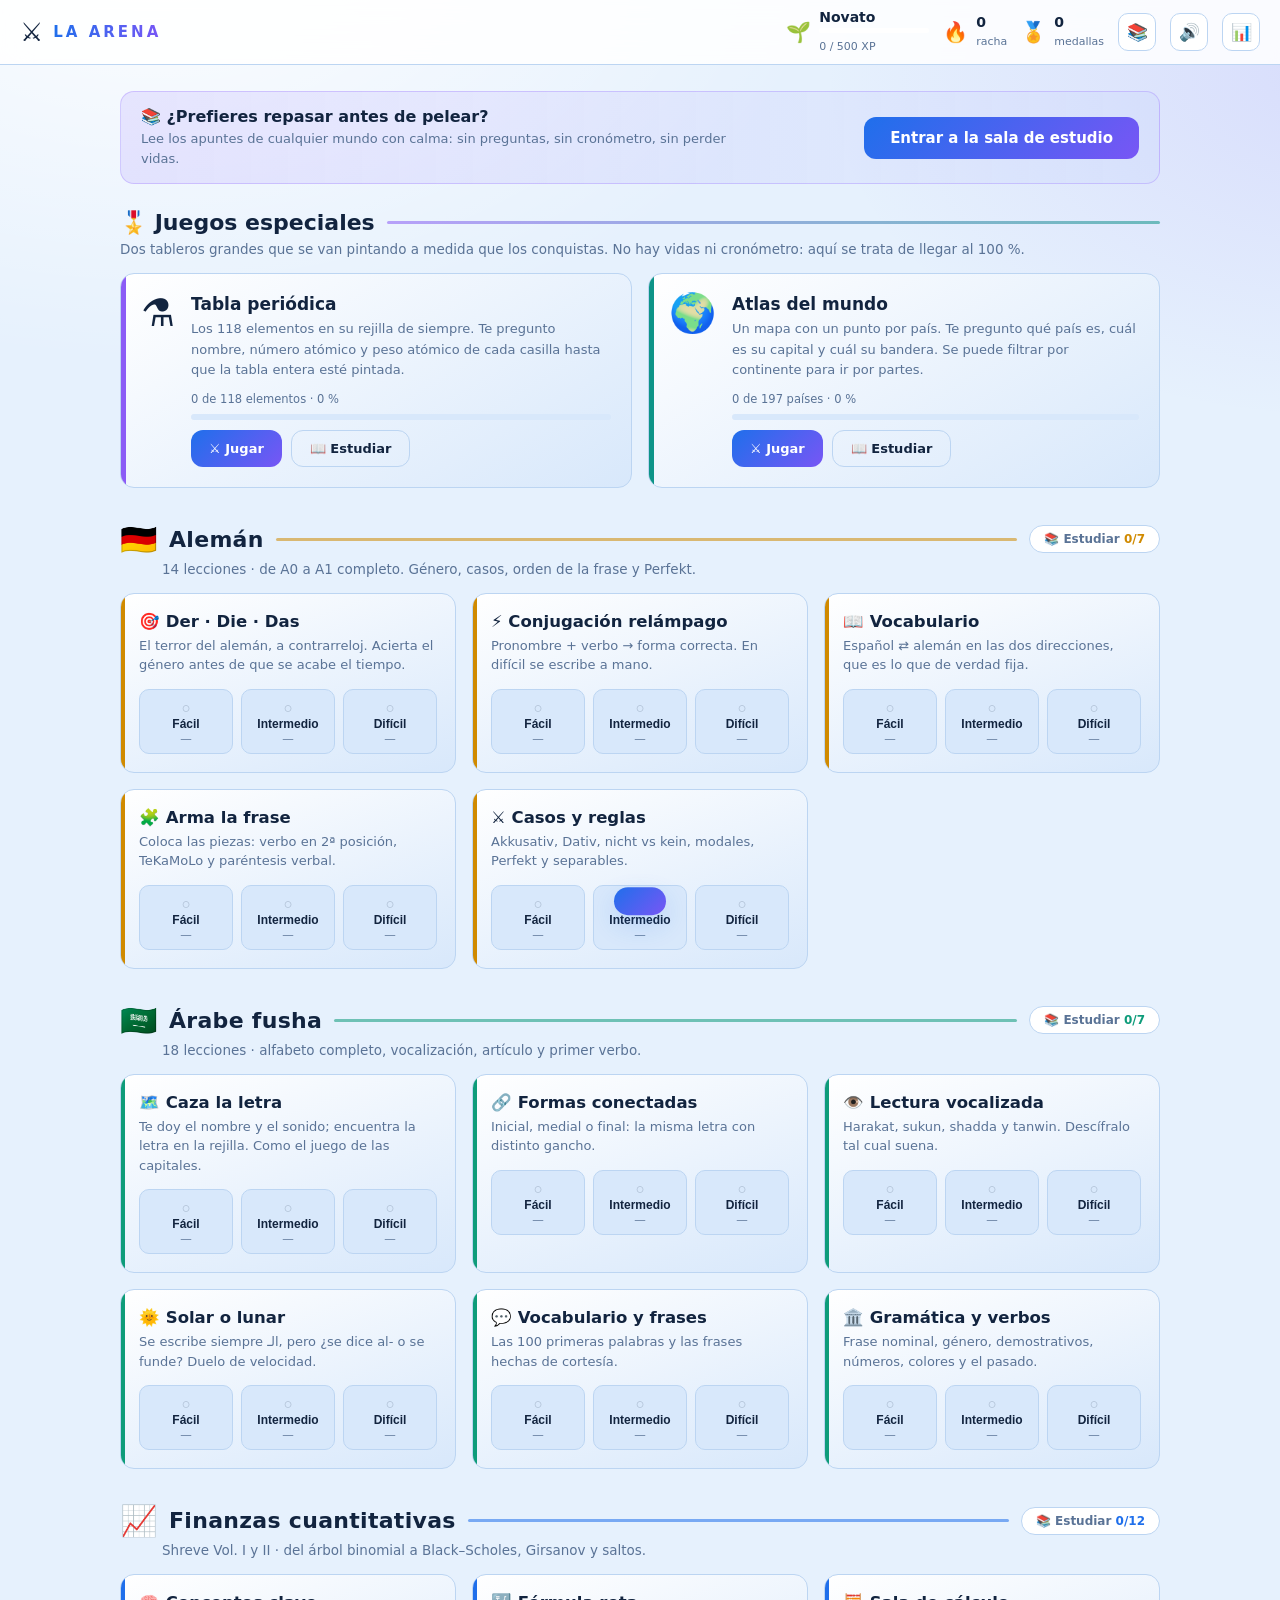
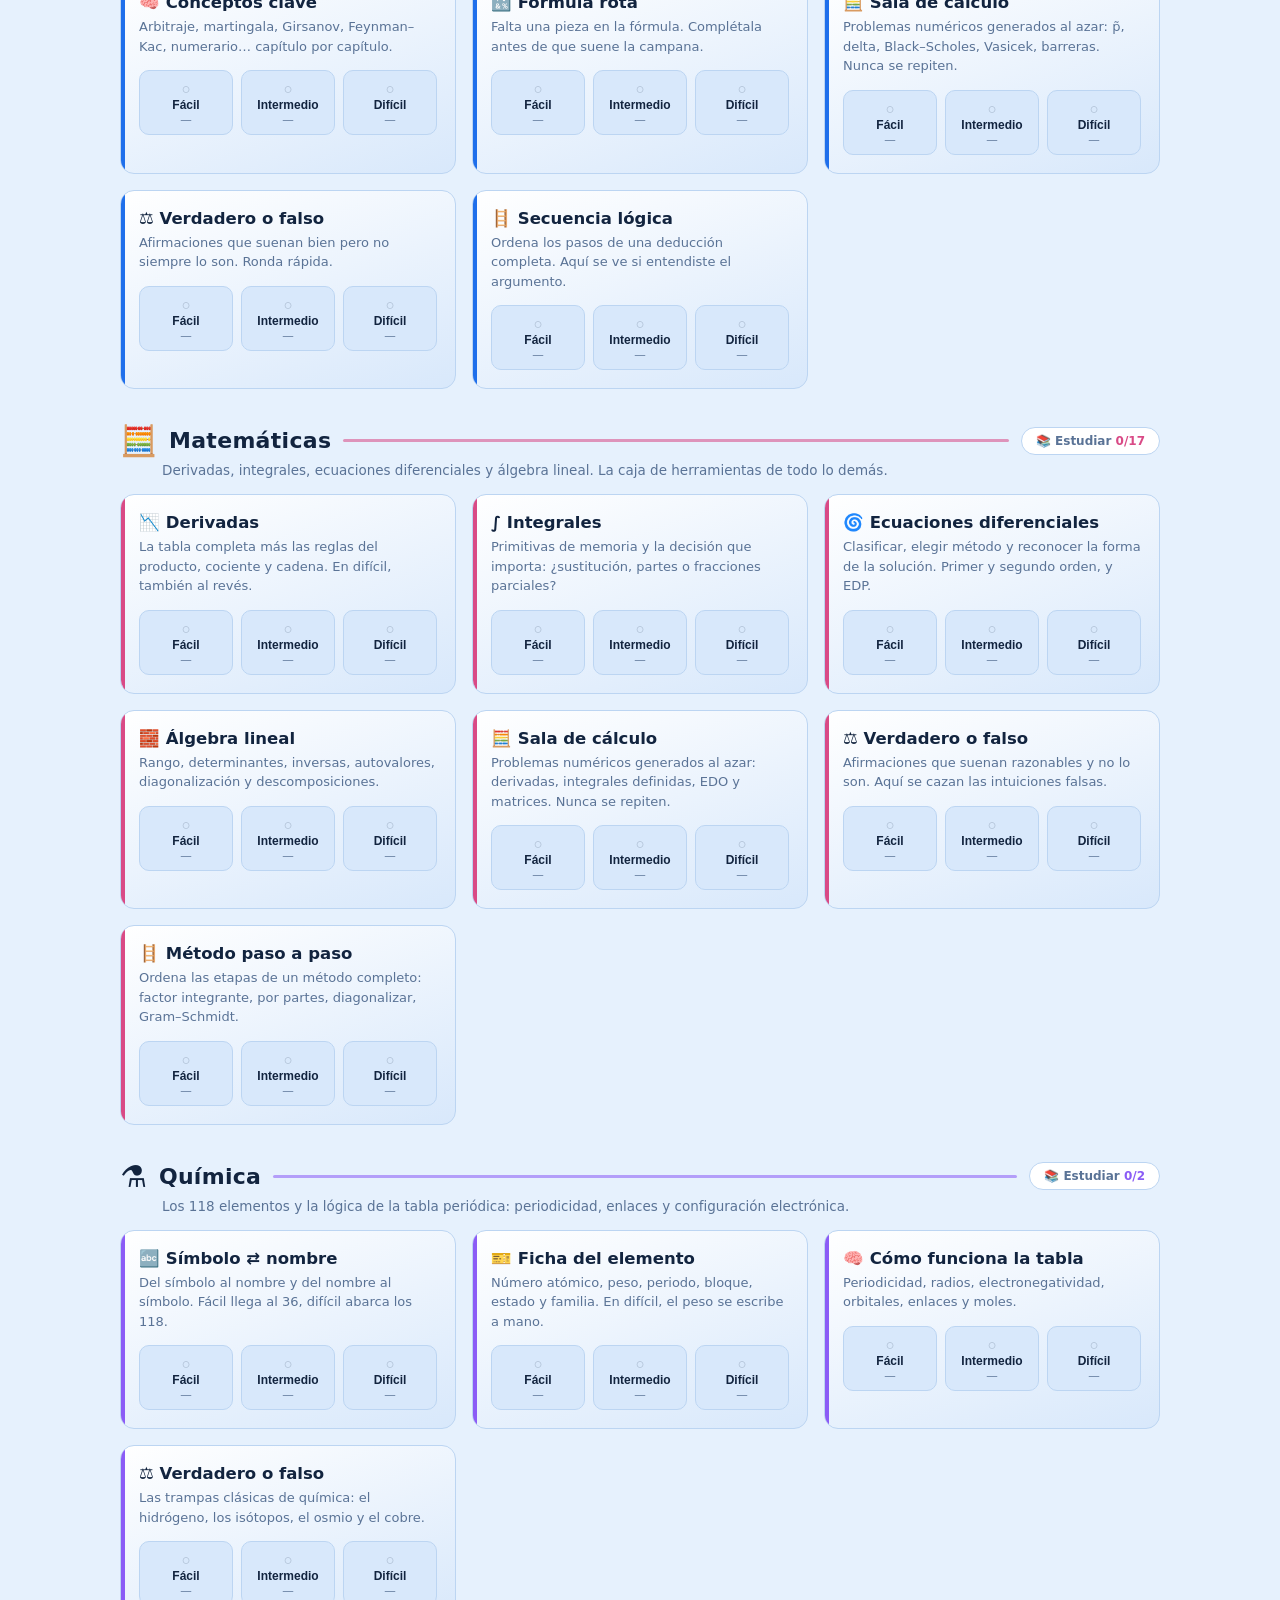
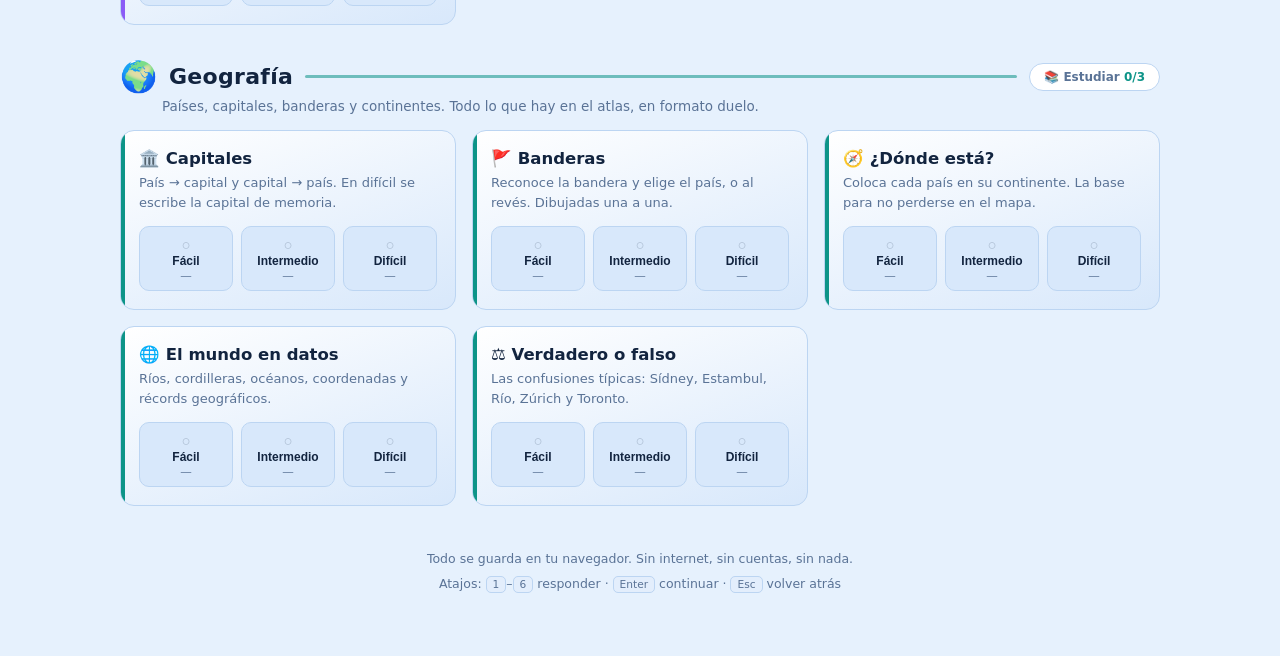
==== index.html @ e3453ba5 "La Arena: dojo de estudio local, ahora publicable Página estática sin dependencias: 32 juegos, 48 ap" ====
<!DOCTYPE html>
<html lang="es">
<head>
<meta charset="utf-8">
<meta name="viewport" content="width=device-width, initial-scale=1">
<title>La Arena · Dojo de Joaquín</title>
<link rel="stylesheet" href="css/estilos.css">
<link rel="stylesheet" href="css/especiales.css">

<!-- Instalable y sin internet cuando está publicada. Con Jugar.bat (file://)
     todo esto se ignora solo: el manifiesto no aplica y el service worker
     ni se registra, así que la app local sigue funcionando igual. -->
<link rel="manifest" href="manifest.webmanifest">
<meta name="theme-color" content="#2f6fed">
<meta name="apple-mobile-web-app-capable" content="yes">
<meta name="apple-mobile-web-app-status-bar-style" content="default">
<meta name="apple-mobile-web-app-title" content="La Arena">
<link rel="apple-touch-icon" href="iconos/icono-192.png">
<link rel="icon" href="iconos/icono-192.png">
</head>
<body>

<!-- ================= CABECERA ================= -->
<header id="barra">
  <div class="marca" id="ir-inicio">
    <span class="logo">⚔️</span>
    <span class="titulo">LA ARENA</span>
  </div>
  <div class="stats-barra">
    <div class="stat" title="Rango actual">
      <span class="stat-icono" id="rango-icono">🌱</span>
      <div class="stat-txt">
        <b id="rango-nombre">Novato</b>
        <div class="barra-xp"><i id="barra-xp-fill"></i></div>
        <small id="rango-xp">0 / 500 XP</small>
      </div>
    </div>
    <div class="stat" title="Racha diaria: días seguidos entrenando">
      <span class="stat-icono">🔥</span>
      <div class="stat-txt"><b id="racha-num">0</b><small>racha</small></div>
    </div>
    <div class="stat" title="Medallas ganadas">
      <span class="stat-icono">🏅</span>
      <div class="stat-txt"><b id="medallas-num">0</b><small>medallas</small></div>
    </div>
    <button class="btn-icono" id="btn-estudiar" title="Sala de estudio: leer los apuntes sin preguntas">📚</button>
    <button class="btn-icono" id="btn-sonido" title="Activar / desactivar sonido">🔊</button>
    <button class="btn-icono" id="btn-perfil" title="Ver mi progreso">📊</button>
  </div>
</header>

<main>

<!-- ================= INICIO ================= -->
<section id="pantalla-inicio" class="pantalla activa">

  <div id="aviso-repaso" class="aviso oculto">
    <span>⚠️ Tienes <b id="repaso-cuenta">0</b> conceptos flojos acumulados.</span>
    <button class="btn btn-peligro" id="btn-repaso">Duelo de repaso</button>
  </div>

  <div class="banda-estudio">
    <div>
      <b>📚 ¿Prefieres repasar antes de pelear?</b>
      <p>Lee los apuntes de cualquier mundo con calma: sin preguntas, sin cronómetro, sin perder vidas.</p>
    </div>
    <button class="btn" id="btn-ir-estudio">Entrar a la sala de estudio</button>
  </div>

  <div class="especiales-cab">
    <h2>🎖️ Juegos especiales</h2>
    <span class="cinta"></span>
  </div>
  <p class="mundo-desc" style="margin-left:0">Dos tableros grandes que se van pintando a medida que los conquistas. No hay vidas ni cronómetro: aquí se trata de llegar al 100&nbsp;%.</p>
  <div id="especiales" class="rejilla-especiales"></div>

  <div id="mundos" style="margin-top:34px"></div>

  <footer class="pie">
    <p>Todo se guarda en tu navegador. Sin internet, sin cuentas, sin nada.</p>
    <p class="pie-tecla">Atajos: <kbd>1</kbd>–<kbd>6</kbd> responder · <kbd>Enter</kbd> continuar · <kbd>Esc</kbd> volver atrás</p>
  </footer>
</section>

<!-- ================= JUEGO ================= -->
<section id="pantalla-juego" class="pantalla">
  <div id="hud">
    <button class="btn-icono" id="btn-salir" title="Abandonar batalla">✕</button>
    <div id="hud-vidas" class="vidas"></div>
    <div id="hud-progreso" class="progreso-caja">
      <div class="progreso"><i id="progreso-fill"></i></div>
      <small id="progreso-txt">0 / 10</small>
    </div>
    <div id="hud-combo" class="combo">×1</div>
    <div id="hud-puntos" class="puntos">0</div>
  </div>

  <div id="cronometro" class="cronometro oculto"><i id="cronometro-fill"></i></div>

  <div id="zona-pregunta">
    <div id="etiqueta-juego" class="etiqueta"></div>
    <div id="enunciado"></div>
    <div id="subenunciado" class="sub"></div>
    <div id="zona-respuesta"></div>
    <div id="pista-caja" class="pista oculta"></div>
  </div>

  <div id="feedback" class="feedback oculto">
    <div id="feedback-cabecera"></div>
    <div id="feedback-nota"></div>
    <button class="btn btn-grande" id="btn-siguiente">Siguiente →</button>
  </div>
</section>

<!-- ================= RESULTADO ================= -->
<section id="pantalla-fin" class="pantalla">
  <div class="resultado">
    <div id="fin-estrellas" class="estrellas"></div>
    <h1 id="fin-titulo">¡Victoria!</h1>
    <p id="fin-sub" class="fin-sub"></p>
    <div class="rejilla-res">
      <div class="res-caja"><b id="fin-aciertos">0</b><small>aciertos</small></div>
      <div class="res-caja"><b id="fin-precision">0%</b><small>precisión</small></div>
      <div class="res-caja"><b id="fin-combo">0</b><small>mejor combo</small></div>
      <div class="res-caja destacada"><b id="fin-xp">+0</b><small>XP ganado</small></div>
    </div>
    <div id="fin-logros" class="logros"></div>
    <div class="acciones">
      <button class="btn btn-grande" id="btn-otra">Otra batalla</button>
      <button class="btn btn-fantasma" id="btn-volver">Volver al dojo</button>
    </div>
  </div>
</section>

<!-- ================= ESTUDIO · ÍNDICE ================= -->
<section id="pantalla-estudio" class="pantalla">
  <div class="estudio-cab">
    <h1>📚 Sala de estudio</h1>
    <p>Los mismos temas que salen en los juegos, explicados de corrido. Aquí no se pierde nada: lee, repasa y cuando lo tengas claro, baja a la arena.</p>
  </div>
  <div id="estudio-filtros" class="chips"></div>
  <div id="estudio-lista"></div>
  <div class="acciones" style="margin-top:30px">
    <button class="btn btn-fantasma" id="btn-estudio-volver">← Volver al dojo</button>
  </div>
</section>

<!-- ================= ESTUDIO · LECTURA ================= -->
<section id="pantalla-lectura" class="pantalla">
  <article class="lectura">
    <div class="lectura-top">
      <button class="btn-icono" id="btn-lectura-volver" title="Volver al índice de apuntes">←</button>
      <div id="lectura-migas" class="migas"></div>
    </div>
    <h1 id="lectura-titulo"></h1>
    <p id="lectura-res" class="lectura-res"></p>

    <nav id="lectura-indice" class="indice-ap"></nav>

    <div id="lectura-cuerpo"></div>

    <div class="lectura-pie">
      <button class="btn btn-grande" id="btn-marcar-leido"></button>
      <div id="lectura-nav" class="lectura-nav"></div>
      <button class="btn btn-fantasma" id="btn-lectura-jugar">⚔️ Jugar los juegos de este mundo</button>
    </div>
  </article>
</section>

<!-- ================= TABLA PERIÓDICA ================= -->
<section id="pantalla-tabla" class="pantalla">
  <div class="tablero-cab">
    <button class="btn-icono" id="qu-volver" title="Volver al dojo">←</button>
    <div>
      <h1>⚗️ Tabla periódica</h1>
      <p class="sub-t">Los 118 elementos. En <b>estudiar</b> ves la ficha completa de cada uno; en <b>conquistar</b> te pregunto el nombre, el número atómico y el peso, y solo con las tres bien se pinta la casilla.</p>
    </div>
    <div class="tablero-modos">
      <button class="modo-btn" id="qu-modo-estudio">📖 Estudiar</button>
      <button class="modo-btn" id="qu-modo-conquista">⚔️ Conquistar</button>
    </div>
  </div>

  <div class="tablero-progreso">
    <small id="qu-progreso-txt">0 / 118</small>
    <div class="barra"><i id="qu-progreso-fill"></i></div>
  </div>

  <div class="tablero-cuerpo">
    <div>
      <div class="qu-scroll"><div id="qu-rejilla"></div></div>
      <div id="qu-leyenda"></div>
    </div>
    <aside id="qu-panel"></aside>
  </div>
</section>

<!-- ================= ATLAS DEL MUNDO ================= -->
<section id="pantalla-atlas" class="pantalla">
  <div class="tablero-cab">
    <button class="btn-icono" id="ge-volver" title="Volver al dojo">←</button>
    <div>
      <h1>🌍 Atlas del mundo</h1>
      <p class="sub-t">Toca cualquier país del mapa. En <b>estudiar</b> ves su capital y su bandera; en <b>conquistar</b> te pregunto qué país es, cuál es su capital y cuál su bandera.</p>
    </div>
    <div class="tablero-modos">
      <button class="modo-btn" id="ge-modo-estudio">📖 Estudiar</button>
      <button class="modo-btn" id="ge-modo-conquista">⚔️ Conquistar</button>
    </div>
  </div>

  <div class="tablero-progreso">
    <small id="ge-progreso-txt">0 / 0</small>
    <div class="barra"><i id="ge-progreso-fill"></i></div>
  </div>

  <div id="ge-continentes" class="chips"></div>

  <div class="tablero-cuerpo">
    <div id="ge-mapa"></div>
    <aside id="ge-panel"></aside>
  </div>
</section>

<!-- ================= PERFIL ================= -->
<section id="pantalla-perfil" class="pantalla">
  <div class="perfil">
    <h1>📊 Mi progreso</h1>
    <div id="perfil-resumen" class="rejilla-res"></div>
    <h2>🏅 Vitrina de medallas</h2>
    <div id="perfil-medallas"></div>
    <h2>🎯 Lo que más se te resiste</h2>
    <div id="perfil-flojos"></div>
    <h2>💾 Llevarme el progreso a otro dispositivo</h2>
    <div class="copia">
      <p>El progreso se guarda en este navegador, así que no viaja solo. Guarda una copia
         aquí, ábrela en el otro dispositivo y se juntan las dos partidas: se quedan las
         medallas mejores y todo lo conquistado en cualquiera de los dos.</p>
      <div class="copia-btns">
        <button class="btn" id="btn-exportar">⬇️ Guardar copia</button>
        <button class="btn btn-fantasma" id="btn-importar">⬆️ Restaurar copia</button>
        <input type="file" id="campo-copia" accept=".json,application/json" hidden>
      </div>
      <p id="copia-aviso" class="copia-aviso"></p>
    </div>

    <div class="acciones">
      <button class="btn btn-fantasma" id="btn-perfil-volver">Volver</button>
      <button class="btn btn-peligro-fantasma" id="btn-borrar">Borrar todo mi progreso</button>
    </div>
  </div>
</section>

</main>

<div id="brindis" class="brindis"></div>

<script src="datos/aleman.js" charset="utf-8"></script>
<script src="datos/arabe.js" charset="utf-8"></script>
<script src="datos/finanzas.js" charset="utf-8"></script>
<script src="datos/matematicas.js" charset="utf-8"></script>
<script src="datos/quimica.js" charset="utf-8"></script>
<script src="datos/geografia.js" charset="utf-8"></script>
<script src="datos/mapa-mundi.js" charset="utf-8"></script>
<script src="datos/apuntes-aleman.js" charset="utf-8"></script>
<script src="datos/apuntes-arabe.js" charset="utf-8"></script>
<script src="datos/apuntes-finanzas.js" charset="utf-8"></script>
<script src="datos/apuntes-matematicas.js" charset="utf-8"></script>
<script src="datos/apuntes-quimica.js" charset="utf-8"></script>
<script src="datos/apuntes-geografia.js" charset="utf-8"></script>
<script src="datos/ejercicios-matematicas.js" charset="utf-8"></script>
<script src="datos/ejercicios-finanzas.js" charset="utf-8"></script>
<script src="js/motor.js" charset="utf-8"></script>
<script src="js/juegos.js" charset="utf-8"></script>
<script src="js/estudio.js" charset="utf-8"></script>
<script src="js/especiales.js" charset="utf-8"></script>
<script src="js/app.js" charset="utf-8"></script>

<script>
/* El service worker solo existe en la versión publicada: en file:// no está
   permitido y lanzaría un error en la consola cada vez que se abre. */
if("serviceWorker" in navigator && location.protocol.startsWith("http")){
  window.addEventListener("load", () => {
    navigator.serviceWorker.register("sw.js").catch(() => {});
  });
}
</script>
</body>
</html>
---- css/estilos.css ----
/* ============================================================
   LA ARENA — hoja de estilos
   ============================================================ */

:root{
  /* Tema claro · azul cielo */
  --fondo:      #e6f1fd;
  --fondo-2:    #d8e8fb;
  --panel:      #ffffff;
  --panel-alto: #e3eefc;
  --borde:      #bcd5f2;
  --texto:      #12243f;
  --texto-2:    #5a7396;
  --acento:     #1f6feb;
  --acento-2:   #7856f5;
  --ok:         #0f9d6e;
  --mal:        #dc3d54;
  --oro:        #c98a06;
  --plata:      #8b9bb2;
  --bronce:     #ac6a2c;

  --de:  #d08a00;   /* alemán  */
  --ar:  #0e9c7a;   /* árabe   */
  --fi:  #1f6feb;   /* finanzas*/
  --ma:  #d94a86;   /* matemáticas */
  --qu:  #8b5cf6;   /* química · tabla periódica */
  --ge:  #0d9488;   /* geografía · atlas */

  --r: 14px;
  --sombra: 0 10px 26px rgba(31,111,235,.16);
}

*{ box-sizing:border-box; margin:0; padding:0; }

html,body{ height:100%; }

body{
  font-family:"Segoe UI", system-ui, -apple-system, Roboto, sans-serif;
  background:
    radial-gradient(1100px 700px at 12% -8%,  rgba(255,255,255,.95), transparent 62%),
    radial-gradient(900px 600px at 105% 8%,  rgba(120,86,245,.13), transparent 58%),
    var(--fondo);
  background-attachment:fixed;
  color:var(--texto);
  min-height:100vh;
  -webkit-font-smoothing:antialiased;
}

kbd{
  background:var(--panel-alto); border:1px solid var(--borde);
  border-radius:5px; padding:1px 6px; font-size:.85em; font-family:inherit;
}

/* ---------------- Cabecera ---------------- */
#barra{
  position:sticky; top:0; z-index:50;
  display:flex; align-items:center; justify-content:space-between;
  gap:16px; padding:10px 20px;
  background:rgba(255,255,255,.85);
  backdrop-filter:blur(14px);
  border-bottom:1px solid var(--borde);
}
.marca{ display:flex; align-items:center; gap:10px; cursor:pointer; user-select:none; }
.marca .logo{ font-size:26px; }
.marca .titulo{ font-weight:800; letter-spacing:3px; font-size:15px;
  background:linear-gradient(90deg,var(--acento),var(--acento-2));
  -webkit-background-clip:text; background-clip:text; color:transparent; }

.stats-barra{ display:flex; align-items:center; gap:14px; flex-wrap:wrap; }
.stat{ display:flex; align-items:center; gap:8px; }
.stat-icono{ font-size:20px; }
.stat-txt b{ display:block; font-size:14px; line-height:1.1; }
.stat-txt small{ color:var(--texto-2); font-size:11px; }
.barra-xp{ width:110px; height:5px; background:var(--panel); border-radius:99px; overflow:hidden; margin:3px 0 2px; }
.barra-xp i{ display:block; height:100%; width:0;
  background:linear-gradient(90deg,var(--acento),var(--acento-2)); transition:width .5s ease; }

.btn-icono{
  background:var(--panel); border:1px solid var(--borde); color:var(--texto);
  width:38px; height:38px; border-radius:10px; font-size:17px; cursor:pointer;
  transition:.15s;
}
.btn-icono:hover{ background:var(--panel-alto); transform:translateY(-1px); }

/* ---------------- Pantallas ---------------- */
main{ max-width:1080px; margin:0 auto; padding:26px 20px 60px; }
.pantalla{ display:none; animation:aparece .3s ease; }
.pantalla.activa{ display:block; }
@keyframes aparece{ from{opacity:0; transform:translateY(10px);} to{opacity:1; transform:none;} }
.oculto,.oculta{ display:none !important; }

/* ---------------- Aviso de repaso ---------------- */
.aviso{
  display:flex; align-items:center; justify-content:space-between; gap:14px; flex-wrap:wrap;
  background:linear-gradient(90deg, rgba(244,91,110,.16), rgba(244,91,110,.05));
  border:1px solid rgba(244,91,110,.4); border-radius:var(--r);
  padding:14px 18px; margin-bottom:22px;
}

/* ---------------- Mundos y juegos ---------------- */
.mundo{ margin-bottom:34px; }
.mundo-cab{ display:flex; align-items:center; gap:12px; margin-bottom:4px; }
.mundo-cab .emo{ font-size:30px; }
.mundo-cab h2{ font-size:22px; letter-spacing:.3px; }
.mundo-cab .cinta{ height:3px; flex:1; border-radius:99px; opacity:.55; }
.mundo-desc{ color:var(--texto-2); font-size:13.5px; margin:0 0 16px 42px; }

.rejilla-juegos{ display:grid; grid-template-columns:repeat(auto-fill,minmax(300px,1fr)); gap:16px; }

.carta{
  background:linear-gradient(160deg,var(--panel),var(--fondo-2));
  border:1px solid var(--borde); border-radius:var(--r);
  padding:18px; position:relative; overflow:hidden;
  transition:.18s;
}
.carta::before{ content:""; position:absolute; inset:0 auto 0 0; width:4px; background:var(--c,var(--acento)); }
.carta:hover{ transform:translateY(-3px); box-shadow:var(--sombra); border-color:var(--c,var(--acento)); }
.carta h3{ font-size:16.5px; margin-bottom:5px; display:flex; align-items:center; gap:8px; }
.carta p{ color:var(--texto-2); font-size:13px; line-height:1.5; min-height:38px; margin-bottom:14px; }

.niveles{ display:flex; gap:8px; }
.niv{
  flex:1; border:1px solid var(--borde); background:var(--fondo-2);
  color:var(--texto); border-radius:10px; padding:9px 4px; cursor:pointer;
  font-size:12px; font-weight:600; transition:.15s; position:relative;
}
.niv:hover{ background:var(--panel-alto); border-color:var(--c,var(--acento)); }
.niv .medalla{ display:block; font-size:15px; height:18px; line-height:18px; }
.niv .sinmedalla{ opacity:.22; }
.niv small{ display:block; color:var(--texto-2); font-weight:500; font-size:10.5px; margin-top:1px; }

/* ---------------- HUD ---------------- */
#hud{
  display:flex; align-items:center; gap:14px; flex-wrap:wrap;
  background:var(--panel); border:1px solid var(--borde);
  border-radius:var(--r); padding:12px 16px; margin-bottom:16px;
}
.vidas{ font-size:18px; letter-spacing:2px; }
.progreso-caja{ flex:1; min-width:130px; }
.progreso{ height:8px; background:var(--fondo); border-radius:99px; overflow:hidden; }
.progreso i{ display:block; height:100%; width:0; background:linear-gradient(90deg,var(--acento),var(--acento-2)); transition:width .3s; }
.progreso-caja small{ color:var(--texto-2); font-size:11px; }
.combo{ font-weight:800; font-size:18px; color:var(--oro); min-width:46px; text-align:center; transition:.2s; }
.combo.pulso{ transform:scale(1.45); }
.puntos{ font-weight:800; font-size:20px; min-width:70px; text-align:right; }

.cronometro{ height:5px; background:var(--panel); border-radius:99px; overflow:hidden; margin-bottom:20px; }
.cronometro i{ display:block; height:100%; width:100%; background:var(--ok); transition:width .12s linear, background .3s; }
.cronometro i.aviso-t{ background:var(--oro); }
.cronometro i.urgente{ background:var(--mal); }

/* ---------------- Pregunta ---------------- */
/* espacio inferior para que el panel de feedback (fijo abajo) no tape nada */
#pantalla-juego{ padding-bottom:230px; }
#zona-pregunta{ text-align:center; padding:10px 0 20px; }
.etiqueta{
  display:inline-block; font-size:11px; letter-spacing:1.6px; text-transform:uppercase;
  color:var(--texto-2); border:1px solid var(--borde); border-radius:99px;
  padding:4px 12px; margin-bottom:18px;
}
#enunciado{ font-size:25px; font-weight:700; line-height:1.45; margin-bottom:8px; }
#enunciado .grande{ font-size:46px; display:block; margin:10px 0; }
#enunciado .clave{ color:var(--oro); }
.sub{ color:var(--texto-2); font-size:14.5px; margin-bottom:22px; line-height:1.5; }
.pista{ margin-top:16px; color:var(--texto-2); font-size:13px; font-style:italic; }

/* árabe */
.ar{ font-family:"Traditional Arabic","Arabic Typesetting","Amiri","Segoe UI",Tahoma,sans-serif;
     direction:rtl; unicode-bidi:isolate; line-height:2; }
.ar-gigante{ font-size:88px; line-height:1.5; display:block; margin:6px 0 2px; }
.ar-grande{ font-size:46px; }
.mono{ font-family:Consolas,"Courier New",monospace; }

/* ---------------- Respuestas ---------------- */
.opciones{ display:grid; gap:11px; max-width:640px; margin:0 auto; }
.opciones.dos{ grid-template-columns:1fr 1fr; }
.opciones.tres{ grid-template-columns:repeat(3,1fr); }

.op{
  display:flex; align-items:center; gap:12px; text-align:left;
  background:var(--panel); border:2px solid var(--borde); color:var(--texto);
  border-radius:12px; padding:15px 17px; font-size:16px; cursor:pointer;
  transition:.13s; font-family:inherit; width:100%;
}
.op:hover:not(:disabled){ border-color:var(--acento); background:var(--panel-alto); transform:translateX(3px); }
.op .tecla{
  flex:0 0 26px; height:26px; border-radius:7px; background:var(--fondo);
  border:1px solid var(--borde); display:grid; place-items:center;
  font-size:12px; color:var(--texto-2); font-weight:700;
}
.op.correcta{ border-color:var(--ok); background:rgba(52,211,153,.14); }
.op.incorrecta{ border-color:var(--mal); background:rgba(244,91,110,.14); }
.op:disabled{ cursor:default; opacity:.62; }
.op.correcta:disabled,.op.incorrecta:disabled{ opacity:1; }

/* rejilla tipo "mapa" */
.rejilla{ display:grid; gap:9px; max-width:660px; margin:0 auto; }
.celda{
  aspect-ratio:1/1; display:grid; place-items:center;
  background:var(--panel); border:2px solid var(--borde); border-radius:12px;
  color:var(--texto); font-size:34px; cursor:pointer; transition:.12s;
  font-family:"Traditional Arabic","Arabic Typesetting","Segoe UI",Tahoma,sans-serif;
}
.celda:hover:not(:disabled){ border-color:var(--acento); background:var(--panel-alto); transform:scale(1.07); }
.celda.correcta{ border-color:var(--ok); background:rgba(52,211,153,.2); transform:scale(1.07); }
.celda.incorrecta{ border-color:var(--mal); background:rgba(244,91,110,.2); }
.celda:disabled{ cursor:default; }

/* escribir / número */
.escribir{ display:flex; gap:10px; max-width:520px; margin:0 auto; }
.escribir input{
  flex:1; background:var(--panel); border:2px solid var(--borde); border-radius:12px;
  color:var(--texto); font-size:20px; padding:14px 16px; font-family:inherit; text-align:center;
}
.escribir input:focus{ outline:none; border-color:var(--acento); }
.escribir input.correcta{ border-color:var(--ok); }
.escribir input.incorrecta{ border-color:var(--mal); }

/* ordenar */
.constructor{
  min-height:74px; background:var(--fondo-2); border:2px dashed var(--borde);
  border-radius:12px; padding:12px; display:flex; flex-wrap:wrap; gap:8px;
  align-items:center; justify-content:center; max-width:760px; margin:0 auto 14px;
}
.constructor.correcta{ border-color:var(--ok); border-style:solid; }
.constructor.incorrecta{ border-color:var(--mal); border-style:solid; }
.constructor:empty::after{ content:"Toca las piezas en orden…"; color:var(--texto-2); font-size:13px; font-style:italic; }
.banco{ display:flex; flex-wrap:wrap; gap:8px; justify-content:center; max-width:760px; margin:0 auto; }
.ficha{
  background:var(--panel); border:2px solid var(--borde); color:var(--texto);
  border-radius:10px; padding:10px 15px; font-size:16.5px; cursor:pointer;
  transition:.12s; font-family:inherit;
}
.ficha:hover:not(:disabled){ border-color:var(--acento); background:var(--panel-alto); transform:translateY(-2px); }
.ficha.usada{ opacity:0; pointer-events:none; }
.ficha.paso{ font-size:14.5px; max-width:660px; text-align:left; }

/* ---------------- Feedback ---------------- */
.feedback{
  position:fixed; left:0; right:0; bottom:0; z-index:60;
  background:var(--panel); border-top:2px solid var(--borde);
  padding:18px 22px 22px; box-shadow:0 -12px 34px rgba(18,36,63,.16);
  animation:sube .22s ease;
}
@keyframes sube{ from{transform:translateY(100%);} to{transform:none;} }
.feedback.bien{ border-top-color:var(--ok); background:linear-gradient(180deg,rgba(52,211,153,.13),var(--panel)); }
.feedback.mal{ border-top-color:var(--mal); background:linear-gradient(180deg,rgba(244,91,110,.13),var(--panel)); }
.feedback .caja{ max-width:1080px; margin:0 auto; }
#feedback-cabecera{ font-size:19px; font-weight:800; margin-bottom:6px; }
#feedback-nota{ color:var(--texto-2); font-size:14px; line-height:1.6; margin-bottom:14px; }
#feedback-nota b{ color:var(--texto); }
#feedback-nota .paso{ display:block; margin:3px 0; }

.btn{
  background:linear-gradient(135deg,var(--acento),var(--acento-2));
  border:none; color:#fff; border-radius:12px; padding:12px 26px;
  font-size:15px; font-weight:700; cursor:pointer; font-family:inherit; transition:.15s;
}
.btn:hover{ filter:brightness(1.12); transform:translateY(-1px); }
.btn-grande{ padding:14px 34px; font-size:16px; }
.btn-fantasma{ background:transparent; border:1px solid var(--borde); color:var(--texto); }
.btn-fantasma:hover{ background:var(--panel-alto); }
.btn-peligro{ background:linear-gradient(135deg,#f45b6e,#c2410c); }
.btn-peligro-fantasma{ background:transparent; border:1px solid rgba(220,61,84,.5); color:#c02a41; }

/* ---------------- Resultado ---------------- */
.resultado{ text-align:center; max-width:640px; margin:20px auto; }
.estrellas{ font-size:52px; letter-spacing:6px; margin-bottom:6px; }
.estrellas .apagada{ opacity:.18; }
.resultado h1{ font-size:34px; margin-bottom:6px; }
.fin-sub{ color:var(--texto-2); margin-bottom:26px; }
.rejilla-res{ display:grid; grid-template-columns:repeat(auto-fit,minmax(120px,1fr)); gap:12px; margin-bottom:22px; }
.res-caja{ background:var(--panel); border:1px solid var(--borde); border-radius:var(--r); padding:16px 10px; }
.res-caja b{ display:block; font-size:26px; }
.res-caja small{ color:var(--texto-2); font-size:11.5px; }
.res-caja.destacada{ border-color:var(--oro); }
.res-caja.destacada b{ color:var(--oro); }
.logros{ display:flex; flex-direction:column; gap:8px; margin-bottom:26px; }
.logro{ background:rgba(251,191,36,.16); border:1px solid rgba(201,138,6,.45);
  border-radius:10px; padding:11px 14px; font-size:14px; }
.acciones{ display:flex; gap:12px; justify-content:center; flex-wrap:wrap; }

/* ---------------- Perfil ---------------- */
.perfil{ max-width:800px; margin:0 auto; }
.perfil h1{ font-size:28px; margin-bottom:20px; }
.perfil h2{ font-size:18px; margin:28px 0 14px; }
.vitrina{ display:grid; grid-template-columns:repeat(auto-fill,minmax(230px,1fr)); gap:10px; }
.vit{ background:var(--panel); border:1px solid var(--borde); border-radius:11px;
  padding:11px 13px; display:flex; align-items:center; gap:11px; font-size:13.5px; }
.vit .meds{ font-size:15px; letter-spacing:1px; }
.flojo{ background:var(--panel); border:1px solid var(--borde); border-radius:10px;
  padding:10px 13px; margin-bottom:7px; display:flex; justify-content:space-between;
  align-items:center; gap:12px; font-size:14px; }
.flojo .marca-f{ color:var(--mal); font-size:12.5px; white-space:nowrap; }
.vacio{ color:var(--texto-2); font-size:14px; font-style:italic; }

/* ---------------- Copia del progreso ---------------- */
.copia{ background:var(--panel); border:1px solid var(--borde); border-radius:12px; padding:15px 16px; }
.copia p{ color:var(--texto-2); font-size:13.5px; line-height:1.6; }
.copia-btns{ display:flex; flex-wrap:wrap; gap:10px; margin-top:13px; }
.copia-aviso{ margin-top:11px; font-size:13px; font-weight:600; min-height:1em; }
.copia-aviso.bien{ color:var(--ok); }
.copia-aviso.mal{ color:var(--mal); }

/* ---------------- Matrices (matemáticas) ---------------- */
.mat{ display:inline-flex; align-items:stretch; gap:4px; vertical-align:middle; margin:0 6px; }
.mat::before,.mat::after{
  content:""; width:8px; border:2px solid var(--texto-2); border-radius:2px;
}
.mat::before{ border-right:none; }
.mat::after{ border-left:none; }
.mat-cuerpo{ display:grid; gap:4px 14px; padding:6px 4px; font-variant-numeric:tabular-nums; }
.mat-cuerpo b{ font-weight:600; text-align:center; min-width:24px; }

/* ---------------- Banda de estudio en el hub ---------------- */
.banda-estudio{
  display:flex; align-items:center; justify-content:space-between; gap:16px; flex-wrap:wrap;
  background:linear-gradient(90deg, rgba(157,123,255,.16), rgba(108,140,255,.05));
  border:1px solid rgba(157,123,255,.35); border-radius:var(--r);
  padding:15px 20px; margin-bottom:26px;
}
.banda-estudio p{ color:var(--texto-2); font-size:13px; margin-top:3px; max-width:620px; line-height:1.5; }

.btn-estudiar-mundo{
  background:var(--panel); border:1px solid var(--borde); color:var(--texto-2);
  border-radius:99px; padding:6px 14px; font-size:12px; font-weight:600;
  cursor:pointer; font-family:inherit; transition:.15s; white-space:nowrap;
}
.btn-estudiar-mundo b{ color:var(--c,var(--acento)); }
.btn-estudiar-mundo:hover{ background:var(--panel-alto); color:var(--texto); border-color:var(--c,var(--acento)); }

/* ---------------- Estudio · índice ---------------- */
.estudio-cab h1{ font-size:28px; margin-bottom:8px; }
.estudio-cab p{ color:var(--texto-2); font-size:14px; line-height:1.6; max-width:720px; margin-bottom:22px; }

.chips{ display:flex; flex-wrap:wrap; gap:9px; margin-bottom:28px; }
.chip{
  background:var(--panel); border:1px solid var(--borde); color:var(--texto-2);
  border-radius:99px; padding:8px 16px; font-size:13px; font-weight:600;
  cursor:pointer; font-family:inherit; transition:.15s;
}
.chip:hover{ background:var(--panel-alto); color:var(--texto); }
.chip.activo{ color:var(--texto); border-color:var(--c,var(--acento)); background:var(--panel-alto); }

.cuenta-leidos{ color:var(--texto-2); font-size:12px; white-space:nowrap; }

.rejilla-temas{ display:grid; grid-template-columns:repeat(auto-fill,minmax(290px,1fr)); gap:14px; margin-top:14px; }
.tema{
  text-align:left; background:linear-gradient(160deg,var(--panel),var(--fondo-2));
  border:1px solid var(--borde); border-radius:var(--r); padding:16px 18px;
  color:var(--texto); font-family:inherit; cursor:pointer; transition:.18s;
  position:relative; overflow:hidden;
}
.tema::before{ content:""; position:absolute; inset:0 auto 0 0; width:4px; background:var(--c,var(--acento)); opacity:.65; }
.tema:hover{ transform:translateY(-3px); box-shadow:var(--sombra); border-color:var(--c,var(--acento)); }
.tema.leido::before{ opacity:1; }
.tema-cab{ display:flex; align-items:center; gap:9px; margin-bottom:9px; }
.tema-emo{ font-size:22px; }
.tema-num{
  font-size:11px; font-weight:700; color:var(--texto-2);
  border:1px solid var(--borde); border-radius:99px; padding:1px 8px;
}
.tema-tick{ margin-left:auto; color:var(--ok); font-weight:800; font-size:15px; }
.tema h3{ font-size:15.5px; margin-bottom:6px; line-height:1.35; }
.tema p{ color:var(--texto-2); font-size:12.8px; line-height:1.55; margin-bottom:10px; }
.tema small{ color:var(--texto-2); font-size:11px; opacity:.8; }

/* ---------------- Estudio · lectura ---------------- */
.lectura{ max-width:780px; margin:0 auto; }
.lectura-top{ display:flex; align-items:center; gap:12px; margin-bottom:16px; }
.migas{ color:var(--texto-2); font-size:12.5px; letter-spacing:.4px; }
.migas .sep{ opacity:.5; margin:0 4px; }
#lectura-titulo{ font-size:30px; line-height:1.25; margin-bottom:10px; }
.lectura-res{ color:var(--texto-2); font-size:15px; line-height:1.65; margin-bottom:26px;
  border-left:3px solid var(--c-lectura,var(--acento)); padding-left:14px; }

.indice-ap{ display:flex; flex-direction:column; gap:2px; margin-bottom:34px;
  background:var(--fondo-2); border:1px solid var(--borde); border-radius:var(--r); padding:12px; }
.indice-ap a{
  display:flex; align-items:center; gap:10px; color:var(--texto-2);
  text-decoration:none; font-size:13.5px; padding:7px 10px; border-radius:9px; transition:.13s;
}
.indice-ap a:hover{ background:var(--panel-alto); color:var(--texto); }
.indice-ap a span{
  flex:0 0 20px; height:20px; display:grid; place-items:center; border-radius:6px;
  background:var(--panel); font-size:11px; font-weight:700; color:var(--c-lectura,var(--acento));
}

.apartado{ margin-bottom:36px; scroll-margin-top:80px; }
.apartado h3{ font-size:19px; margin-bottom:14px; display:flex; align-items:center; gap:11px; }
.ap-num{
  flex:0 0 26px; height:26px; display:grid; place-items:center; border-radius:8px;
  background:var(--c-lectura,var(--acento)); color:#fff; font-size:13px; font-weight:800;
}
.ap-cuerpo{ font-size:15px; line-height:1.75; color:var(--texto); }
.ap-cuerpo p{ margin-bottom:13px; }
.ap-cuerpo b{ color:#08172c; }
.ap-cuerpo ul,.ap-cuerpo ol{ margin:0 0 14px 22px; }
.ap-cuerpo li{ margin-bottom:8px; }
.ap-cuerpo i{ color:var(--texto-2); }

.formula{
  background:var(--fondo-2); border:1px solid var(--borde); border-left:3px solid var(--c-lectura,var(--acento));
  border-radius:10px; padding:13px 18px; margin:14px 0; text-align:center;
  font-size:16.5px; line-height:1.8; overflow-x:auto;
}

.tabla{ width:100%; border-collapse:collapse; margin:14px 0; font-size:14px; display:block; overflow-x:auto; }
.tabla th,.tabla td{ border:1px solid var(--borde); padding:8px 12px; text-align:left; vertical-align:middle; }
.tabla th{ background:var(--panel-alto); font-size:12.5px; letter-spacing:.5px; text-transform:uppercase; color:var(--texto-2); }
.tabla td{ background:#fff; }
.tabla tr:hover td{ background:var(--panel-alto); }

.tip{
  background:rgba(251,191,36,.15); border:1px solid rgba(201,138,6,.4);
  border-radius:10px; padding:11px 15px; font-size:14px; line-height:1.65; margin:14px 0;
}

/* ---------------- Ejercicios resueltos ---------------- */
.ejer{
  background:var(--panel); border:1px solid var(--borde);
  border-left:3px solid var(--c-lectura,var(--acento));
  border-radius:11px; padding:15px 18px; margin:14px 0;
}
.ejer-enun{ font-size:15.5px; line-height:1.65; margin-bottom:12px; }
.ejer details{ border-top:1px dashed var(--borde); padding-top:12px; }
.ejer summary{
  cursor:pointer; list-style:none; user-select:none;
  color:var(--c-lectura,var(--acento)); font-weight:700; font-size:13.5px;
  display:flex; align-items:center; gap:8px;
}
.ejer summary::-webkit-details-marker{ display:none; }
.ejer summary::before{ content:"▸"; font-size:14px; transition:.15s; }
.ejer details[open] summary::before{ transform:rotate(90deg); }
.ejer details[open] summary{ margin-bottom:12px; }
.ejer summary:hover{ filter:brightness(1.15); }

ol.pasos-res{ margin:0 0 14px 20px; counter-reset:none; }
ol.pasos-res li{ margin-bottom:10px; line-height:1.7; font-size:14.5px; }
ol.pasos-res li::marker{ color:var(--c-lectura,var(--acento)); font-weight:800; }

.resultado-ej{
  background:linear-gradient(90deg, rgba(15,157,110,.14), rgba(15,157,110,.04));
  border:1px solid rgba(15,157,110,.4); border-radius:10px;
  padding:12px 16px; font-size:16px; font-weight:700; text-align:center;
  margin:6px 0 4px; line-height:1.7; overflow-x:auto;
}

.lectura-pie{
  border-top:1px solid var(--borde); padding-top:26px; margin-top:10px;
  display:flex; flex-direction:column; align-items:center; gap:16px;
}
#btn-marcar-leido small{ font-size:.75em; opacity:.85; font-weight:600; margin-left:6px; }
#btn-marcar-leido.hecho{ color:var(--ok); border-color:rgba(52,211,153,.45); cursor:default; opacity:1; }
.lectura-nav{ display:flex; gap:12px; flex-wrap:wrap; justify-content:center; }
.lectura-nav .btn{ font-size:13.5px; padding:10px 18px; max-width:300px;
  overflow:hidden; text-overflow:ellipsis; white-space:nowrap; }

/* ---------------- Brindis (toast) ---------------- */
.brindis{
  position:fixed; left:50%; bottom:24px; transform:translate(-50%,140%);
  background:linear-gradient(135deg,var(--acento),var(--acento-2)); color:#fff;
  padding:14px 26px; border-radius:99px; font-weight:700; z-index:200;
  box-shadow:var(--sombra); transition:transform .4s cubic-bezier(.2,1.4,.4,1);
  max-width:90vw; text-align:center;
}
.brindis.ver{ transform:translate(-50%,0); }

/* ---------------- Pie ---------------- */
.pie{ margin-top:40px; text-align:center; color:var(--texto-2); font-size:12.5px; line-height:2; }

/* ---------------- Sacudida ---------------- */
@keyframes sacude{ 0%,100%{transform:translateX(0);} 20%{transform:translateX(-9px);}
  40%{transform:translateX(9px);} 60%{transform:translateX(-5px);} 80%{transform:translateX(5px);} }
.sacude{ animation:sacude .38s; }

@media (max-width:640px){
  #enunciado{ font-size:20px; }
  #enunciado .grande{ font-size:34px; }
  .ar-gigante{ font-size:64px; }
  .opciones.tres{ grid-template-columns:1fr 1fr; }
  .stats-barra{ gap:9px; }
  .barra-xp{ width:70px; }
  #lectura-titulo{ font-size:23px; }
  .ap-cuerpo{ font-size:14.5px; }
  .formula{ font-size:15px; padding:11px 13px; }
  .banda-estudio{ flex-direction:column; align-items:flex-start; }
}
---- css/especiales.css ----
/* ============================================================
   ESPECIALES — tabla periódica y atlas del mundo
   ============================================================ */

/* ---------------- Cabecera común de tablero ---------------- */
.tablero-cab{
  display:flex; align-items:center; gap:14px; flex-wrap:wrap; margin-bottom:14px;
}
.tablero-cab h1{ font-size:26px; line-height:1.2; }
.tablero-cab .sub-t{ color:var(--texto-2); font-size:13px; margin-top:2px; max-width:560px; line-height:1.5; }
.tablero-modos{ display:flex; gap:8px; margin-left:auto; flex-wrap:wrap; }
.modo-btn{
  background:var(--panel); border:1px solid var(--borde); color:var(--texto-2);
  border-radius:99px; padding:9px 18px; font-size:13px; font-weight:700;
  cursor:pointer; font-family:inherit; transition:.15s; white-space:nowrap;
}
.modo-btn:hover{ background:var(--panel-alto); color:var(--texto); }
.modo-btn.activo{
  color:#fff; border-color:transparent;
  background:linear-gradient(135deg,var(--acento),var(--acento-2));
}
.tablero-progreso{
  display:flex; align-items:center; gap:12px; margin-bottom:18px;
  background:var(--panel); border:1px solid var(--borde);
  border-radius:var(--r); padding:11px 16px;
}
.tablero-progreso .barra{ flex:1; height:8px; background:var(--fondo-2); border-radius:99px; overflow:hidden; }
.tablero-progreso .barra i{ display:block; height:100%; width:0;
  background:linear-gradient(90deg,var(--acento),var(--ok)); transition:width .5s ease; }
.tablero-progreso small{ color:var(--texto-2); font-size:12.5px; white-space:nowrap; font-weight:600; }

/* minmax(0,…) es lo que impide que la rejilla de 790 px empuje la página
   hacia la derecha: la columna puede encogerse y el scroll queda dentro. */
.tablero-cuerpo{ display:grid; grid-template-columns:minmax(0,1fr) 330px; gap:20px; align-items:start; }
@media (max-width:1000px){ .tablero-cuerpo{ grid-template-columns:minmax(0,1fr); } }

/* ---------------- Tabla periódica ---------------- */
.qu-scroll{ overflow-x:auto; padding-bottom:8px; }
#qu-rejilla{
  display:grid;
  grid-template-columns:18px repeat(18, minmax(40px,1fr));
  grid-auto-rows:auto;
  gap:3px;
  min-width:790px;
}
.qu-rot{
  display:grid; place-items:center; color:var(--texto-2);
  font-size:10px; font-weight:700; letter-spacing:.5px;
}
.qu-rot-larga{ justify-content:flex-end; padding-right:6px; font-size:9.5px; text-align:right; }
.qu-hueco{ height:10px; }

.qu-celda{
  position:relative; aspect-ratio:1/1; min-height:40px;
  background:var(--panel); border:1px solid var(--borde);
  border-top:3px solid var(--c,var(--acento));
  border-radius:7px; padding:2px 1px; cursor:pointer; overflow:hidden;
  color:var(--texto); font-family:inherit; transition:.12s;
  display:flex; flex-direction:column; align-items:center; justify-content:center;
}
.qu-celda:hover{ transform:translateY(-2px) scale(1.06); z-index:5;
  box-shadow:var(--sombra); border-color:var(--c,var(--acento)); }
.qu-celda.activa{ outline:2px solid var(--acento); outline-offset:1px; z-index:6; }
.qu-celda .qu-z{ position:absolute; top:2px; left:4px; font-size:8.5px; font-style:normal; color:var(--texto-2); }
.qu-celda .qu-s{ font-size:16px; font-weight:800; line-height:1.05; }
.qu-celda .qu-n{ font-size:7.5px; font-style:normal; color:var(--texto-2); line-height:1.1;
  text-align:center; padding:0 1px; overflow:hidden; text-overflow:ellipsis; white-space:nowrap; max-width:100%; }
.qu-celda .qu-m{ font-size:7px; color:var(--texto-2); opacity:.75; }

.qu-celda.dominada{ background:linear-gradient(160deg, rgba(15,157,110,.16), var(--panel)); }
.qu-celda.dominada::after{
  content:"✓"; position:absolute; top:1px; right:3px; font-size:9px;
  color:var(--ok); font-weight:900;
}
/* en modo conquista, un elemento sin descubrir solo enseña el símbolo */
.qu-celda.oculta-datos .qu-z,
.qu-celda.oculta-datos .qu-n,
.qu-celda.oculta-datos .qu-m{ visibility:hidden; }
.qu-celda.oculta-datos{ background:var(--fondo-2); }

#qu-leyenda{ display:flex; flex-wrap:wrap; gap:6px 14px; margin-top:14px; }
.qu-lg{ display:inline-flex; align-items:center; gap:6px; font-size:11.5px; color:var(--texto-2); }
.qu-lg i{ width:11px; height:11px; border-radius:3px; display:inline-block; }

/* ---------------- Panel lateral ---------------- */
#qu-panel, #ge-panel{
  background:var(--panel); border:1px solid var(--borde); border-radius:var(--r);
  padding:18px; position:sticky; top:80px;
}
.qu-vacio{ color:var(--texto-2); font-size:13.5px; line-height:1.65; margin-bottom:14px; }
.qu-acciones{ display:flex; gap:9px; flex-wrap:wrap; align-items:center; margin-top:16px; }
.qu-acciones .btn{ font-size:13px; padding:9px 16px; }
.qu-ok{ color:var(--ok); font-weight:800; font-size:13.5px; }

.ficha-el-cab, .ficha-pa-cab{ display:flex; gap:14px; align-items:center; margin-bottom:16px; }
.ficha-simbolo{
  flex:0 0 74px; height:74px; border-radius:12px; position:relative;
  background:var(--c,var(--acento)); color:#fff;
  display:grid; place-items:center; box-shadow:var(--sombra);
}
.ficha-simbolo b{ font-size:30px; font-weight:800; line-height:1; }
.ficha-simbolo i{ position:absolute; top:5px; left:8px; font-size:11px; font-style:normal; opacity:.85; }
.ficha-simbolo small{ position:absolute; bottom:4px; font-size:9.5px; opacity:.9; }
.ficha-el h3, .ficha-pa h3{ font-size:19px; line-height:1.2; margin-bottom:3px; }
.ficha-cat{ color:var(--texto-2); font-size:12.5px; }

.ficha-datos{ display:grid; grid-template-columns:1fr 1fr; gap:8px; margin-bottom:12px; }
.ficha-datos > div{ background:var(--fondo-2); border-radius:9px; padding:8px 10px; }
.ficha-datos small{ display:block; color:var(--texto-2); font-size:10.5px; letter-spacing:.3px; }
.ficha-datos b{ font-size:14px; }
.ficha-config{ background:var(--fondo-2); border-radius:9px; padding:8px 10px; margin-bottom:10px; }
.ficha-config small{ display:block; color:var(--texto-2); font-size:10.5px; }
.ficha-config b{ font-size:14px; font-family:Consolas,"Courier New",monospace; }
.ficha-fam{ font-size:12.5px; color:var(--texto-2); margin-bottom:8px; }
.ficha-dato{ font-size:13px; line-height:1.6;
  background:rgba(251,191,36,.15); border:1px solid rgba(201,138,6,.4);
  border-radius:10px; padding:10px 13px; }

/* ---------------- Reto (las 3 preguntas) ---------------- */
.reto-cab{ display:flex; gap:12px; align-items:center; margin-bottom:14px; }
.reto-icono{
  flex:0 0 54px; height:54px; border-radius:12px; background:var(--c,var(--acento));
  color:#fff; display:grid; place-items:center; font-size:22px; font-weight:800;
}
.reto-cab small{ display:block; color:var(--texto-2); font-size:11.5px; margin-bottom:5px; }
.reto-pasos{ display:flex; gap:5px; }
.reto-pasos span{
  width:20px; height:20px; border-radius:6px; display:grid; place-items:center;
  font-size:11px; font-weight:700; background:var(--fondo-2);
  color:var(--texto-2); border:1px solid var(--borde);
}
.reto-pasos span.actual{ background:var(--c,var(--acento)); color:#fff; border-color:transparent; }
.reto-pasos span.hecho{ background:var(--ok); color:#fff; border-color:transparent; }
.reto h3{ font-size:16px; line-height:1.4; margin-bottom:14px; }
.reto .escribir{ flex-direction:column; gap:9px; max-width:none; }
.reto .escribir input{ font-size:17px; padding:12px 14px; }
.reto .escribir .btn{ width:100%; }
.reto-fb{ font-size:13.5px; line-height:1.6; min-height:22px; margin-top:12px; }
.reto-fb.bien{ color:var(--ok); }
.reto-fb.mal{ color:var(--mal); }
.reto-fb b{ color:var(--texto); }
.reto-salir{ margin-top:14px; width:100%; font-size:12.5px; padding:9px; }

/* ---------------- Banderas ---------------- */
.bandera{ width:54px; height:36px; border-radius:4px; display:block; flex:0 0 auto; }
.bandera-g{ width:84px; height:56px; border-radius:5px; }
.bandera-m{ width:100%; height:auto; aspect-ratio:3/2; border-radius:4px; }
/* dentro de una opción de respuesta del motor de batalla */
.bandera-op{ width:120px; height:80px; border-radius:6px; margin:0 auto; }
.opciones.tres .bandera-op{ width:100%; height:auto; aspect-ratio:3/2; }
/* como enunciado de la pregunta */
.bandera-xl{ width:210px; height:140px; border-radius:8px; margin:6px auto 4px;
  box-shadow:var(--sombra); }

.ge-banderas{ display:grid; grid-template-columns:1fr 1fr; gap:10px; }
.ge-op-bandera{
  position:relative; background:var(--panel); border:2px solid var(--borde);
  border-radius:10px; padding:8px; cursor:pointer; transition:.13s; font-family:inherit;
}
.ge-op-bandera:hover:not(:disabled){ border-color:var(--acento); transform:translateY(-2px); }
.ge-op-bandera .tecla{
  position:absolute; top:3px; left:5px; z-index:2;
  background:rgba(255,255,255,.9); border-radius:5px; padding:0 5px;
  font-size:10px; font-weight:700; color:var(--texto-2);
}
.ge-op-bandera.correcta{ border-color:var(--ok); background:rgba(15,157,110,.12); }
.ge-op-bandera.incorrecta{ border-color:var(--mal); background:rgba(220,61,84,.12); }
.ge-op-bandera:disabled{ cursor:default; }

/* ---------------- Mapa ----------------
   Los países son contornos reales: el borde blanco de cada uno es la
   frontera. Todos los trazos usan vector-effect para que el grosor no
   cambie al hacer zoom por continente. */
#ge-mapa{
  position:relative;
  background:linear-gradient(160deg,#e8f3ff,#d3e7fa);
  border:1px solid var(--borde); border-radius:var(--r);
  padding:10px; overflow:hidden;
}
/* marco de proporción fija: el zoom por continente cambia el viewBox, no la
   altura del bloque, así la página no da saltos al cambiar de filtro */
#ge-svg{ width:100%; aspect-ratio:2.4; display:block; touch-action:none; }

/* botones de zoom: en el móvil son la vía principal, los gestos van aparte */
/* abajo a la derecha: en la vista del mundo ahí solo hay océano */
.ge-zoom{ position:absolute; bottom:16px; right:16px; display:flex; flex-direction:column; gap:6px; }
.ge-zoom button{
  width:34px; height:34px; border-radius:9px; cursor:pointer;
  background:rgba(255,255,255,.92); border:1px solid var(--borde);
  color:var(--texto); font-size:17px; font-weight:700; font-family:inherit;
  line-height:1; display:flex; align-items:center; justify-content:center;
  box-shadow:0 1px 3px rgba(16,42,73,.18); transition:.12s;
}
.ge-zoom button:hover{ background:#fff; border-color:var(--acento); color:var(--acento); }
.ge-zoom button:active{ transform:scale(.94); }
#ge-svg path, #ge-svg circle{ vector-effect:non-scaling-stroke; }

.ge-rejilla path{ fill:none; stroke:rgba(255,255,255,.55); stroke-width:1; }

/* tierra sin país que jugar: Groenlandia, territorios, otros continentes */
.ge-otros path{ fill:#c2d4e4; stroke:#aec4d8; stroke-width:.8; }

.ge-pais{
  stroke:#f7fbff; stroke-width:1; stroke-linejoin:round;
  fill-opacity:.52; cursor:pointer; transition:fill-opacity .12s, stroke .12s;
}
.ge-pais:hover{ fill-opacity:.75; stroke:#12243f; stroke-width:1.4; }
.ge-pais.dominado{ fill-opacity:.92; stroke:#ffffff; stroke-width:1.2; }
.ge-pais.activo{ fill-opacity:.95; stroke:#12243f; stroke-width:2; }

/* En conquistar el mapa arranca apagado y cada país se pinta con el color de
   su continente al ganarlo: se ve de un vistazo cuánto mundo llevas. */
#ge-svg.conquista .ge-pais:not(.dominado){ fill:#93aec8; fill-opacity:.45; }
#ge-svg.conquista .ge-pais:not(.dominado):hover{ fill-opacity:.7; }
#ge-svg.conquista .ge-punto:not(.dominado){ fill:#93aec8; }

.ge-punto{ cursor:pointer; stroke:#f7fbff; stroke-width:1; transition:.12s; }
.ge-punto:hover{ stroke:#12243f; stroke-width:1.6; }
.ge-punto.dominado{ stroke:#fff; stroke-width:1.4; }
.ge-punto.activo{ stroke:#12243f; stroke-width:2; }

/* círculo transparente que agranda la zona tocable de los países diminutos */
.ge-toque{ fill:transparent; cursor:pointer; }

#ge-marca{
  fill:none; stroke:#12243f; stroke-width:2.4; opacity:.9; pointer-events:none;
  transform-box:fill-box; transform-origin:center;    /* si no, escala desde 0,0 */
  animation:ge-latido 1.4s ease-out infinite;
}
@keyframes ge-latido{
  0%   { transform:scale(.45); opacity:1; }
  70%  { transform:scale(1);   opacity:.15; }
  100% { transform:scale(1);   opacity:0; }
}

#ge-continentes{ margin-bottom:14px; }
#ge-continentes .chip b{ font-weight:700; font-size:11.5px; }

/* ---------------- Cartas de juego especial en el hub ---------------- */
.especiales-cab{ display:flex; align-items:center; gap:12px; margin:4px 0 6px; }
.especiales-cab h2{ font-size:22px; }
.especiales-cab .cinta{ height:3px; flex:1; border-radius:99px; opacity:.55;
  background:linear-gradient(90deg,var(--qu),var(--ge)); }
.rejilla-especiales{ display:grid; grid-template-columns:repeat(auto-fit,minmax(330px,1fr)); gap:16px; }
.carta-esp{
  position:relative; overflow:hidden; text-align:left;
  background:linear-gradient(150deg,var(--panel),var(--fondo-2));
  border:1px solid var(--borde); border-radius:var(--r); padding:20px;
  display:flex; gap:16px; align-items:flex-start;
}
.carta-esp::before{ content:""; position:absolute; inset:0 auto 0 0; width:5px; background:var(--c,var(--acento)); }
.carta-esp:hover{ box-shadow:var(--sombra); border-color:var(--c,var(--acento)); }
.carta-esp .esp-emo{ font-size:38px; line-height:1; }
.carta-esp h3{ font-size:17px; margin-bottom:5px; }
.carta-esp p{ color:var(--texto-2); font-size:13px; line-height:1.55; margin-bottom:12px; }
.esp-barra{ height:6px; background:var(--fondo-2); border-radius:99px; overflow:hidden; margin-bottom:10px; }
.esp-barra i{ display:block; height:100%; background:var(--c,var(--acento)); transition:width .5s; }
.esp-botones{ display:flex; gap:9px; flex-wrap:wrap; }
.esp-botones .btn{ font-size:13px; padding:10px 18px; }
.esp-cuenta{ color:var(--texto-2); font-size:11.5px; margin-bottom:8px; display:block; }

@media (max-width:640px){
  .tablero-modos{ margin-left:0; width:100%; }
  #qu-panel, #ge-panel{ position:static; }
  .ficha-datos{ grid-template-columns:1fr; }
}

/* En un móvil el mapa mide unos 150 px de alto: la columna de botones se lo
   comería entero, así que van en fila y algo más juntos. */
@media (max-width:760px){
  .ge-zoom{ flex-direction:row; bottom:14px; right:14px; gap:5px; }
  .ge-zoom button{ width:31px; height:31px; font-size:15px; }
}
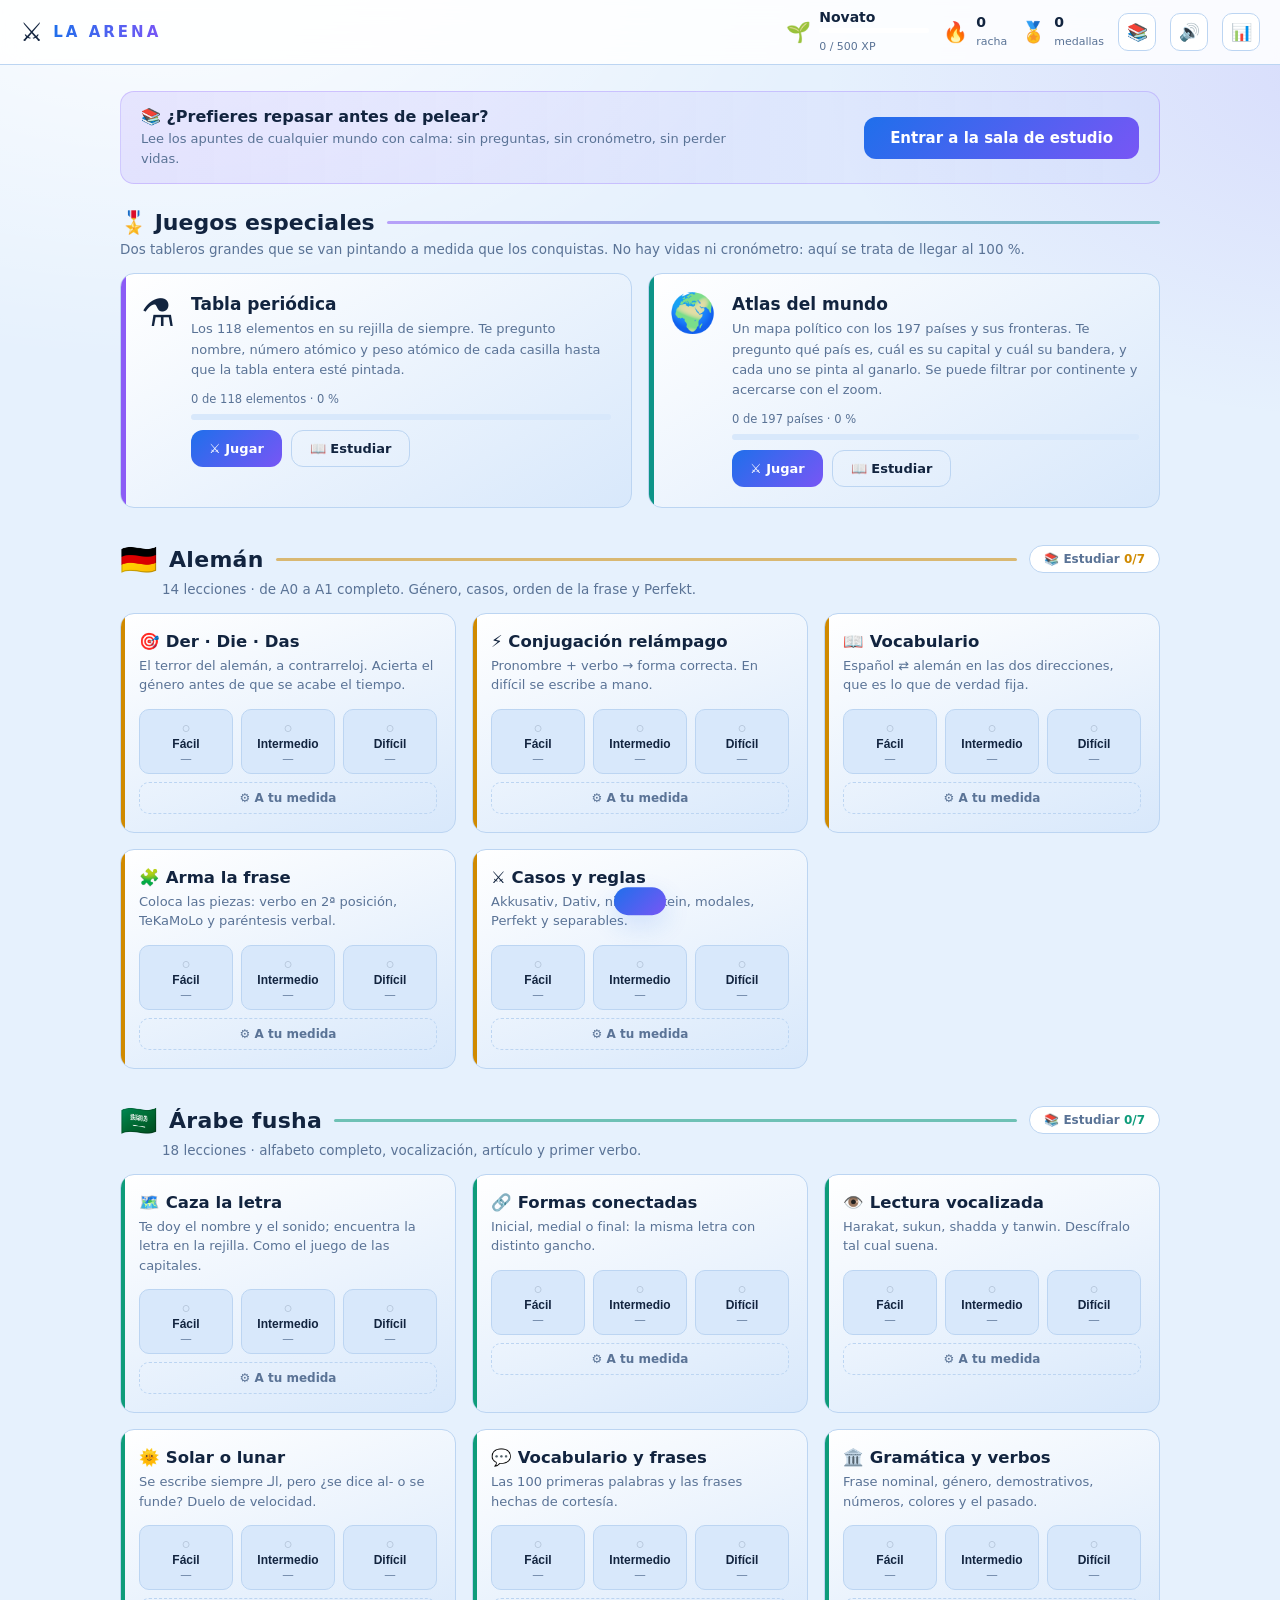
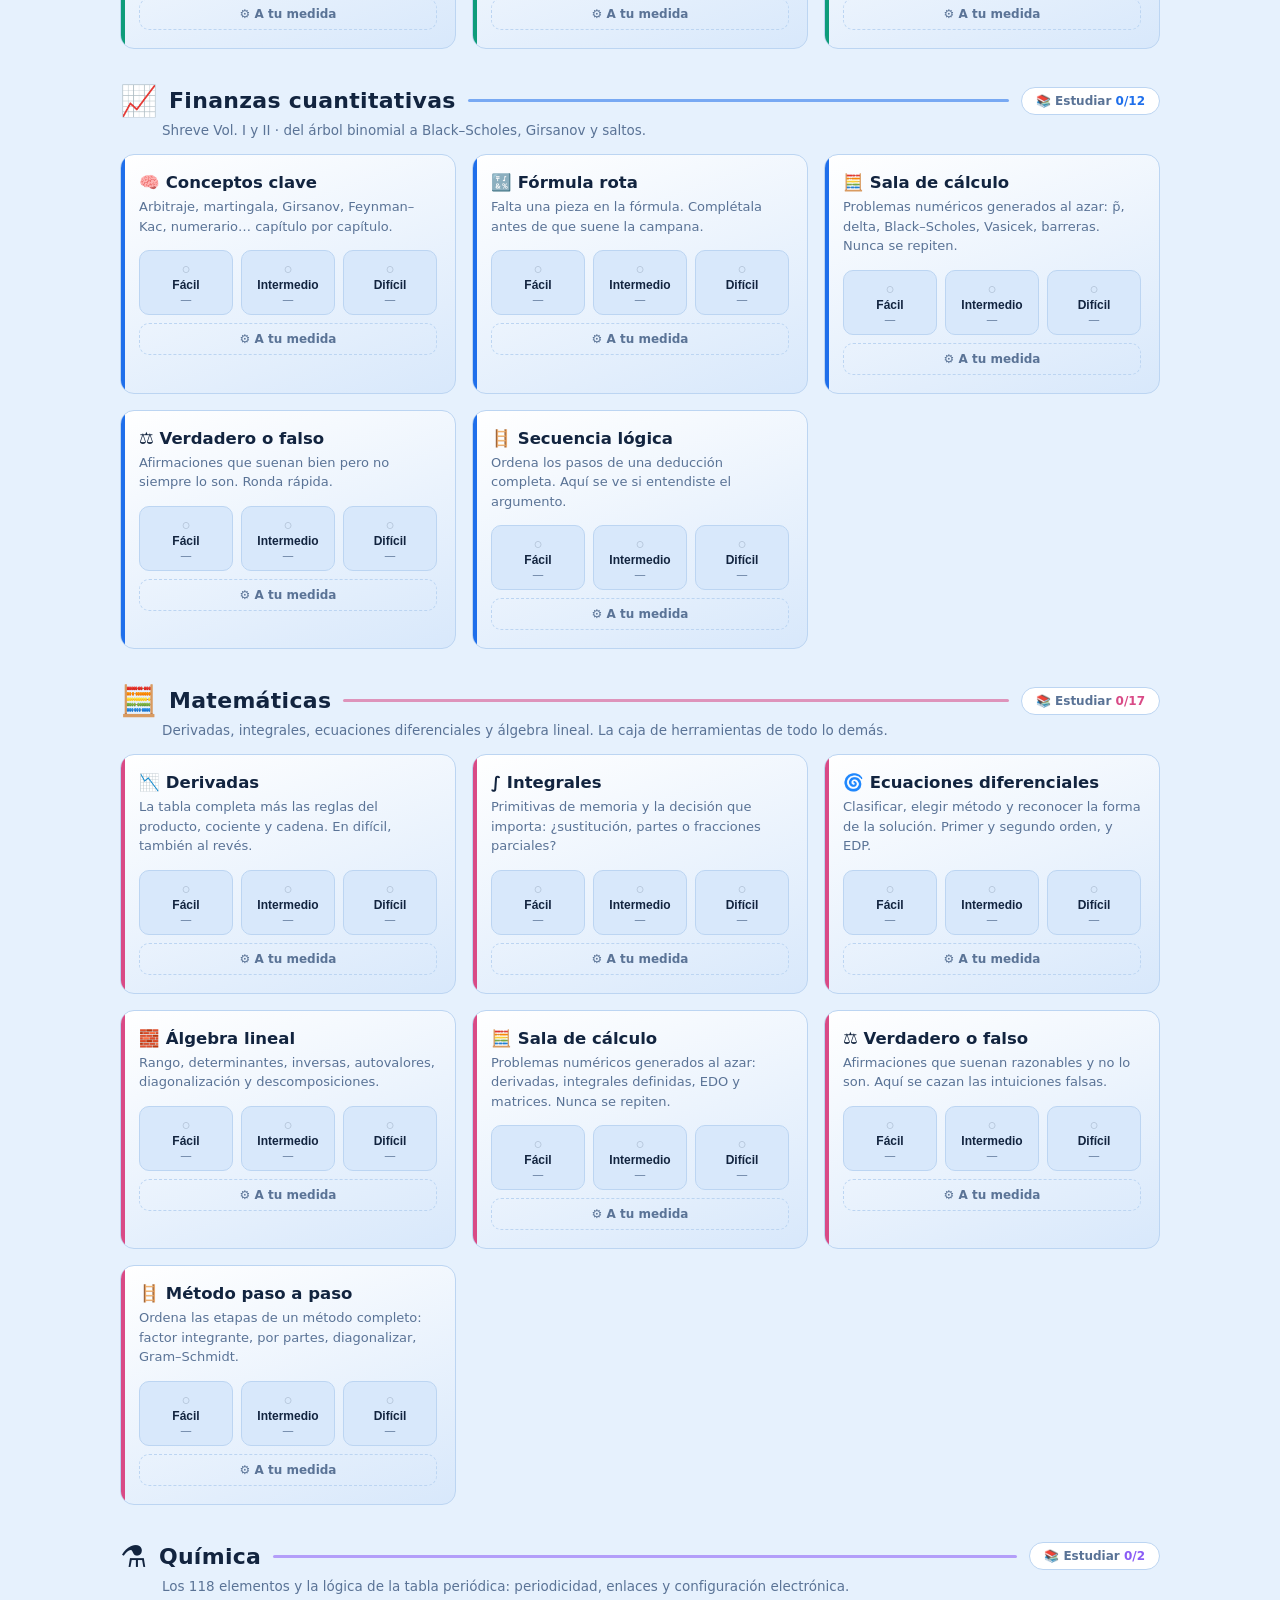
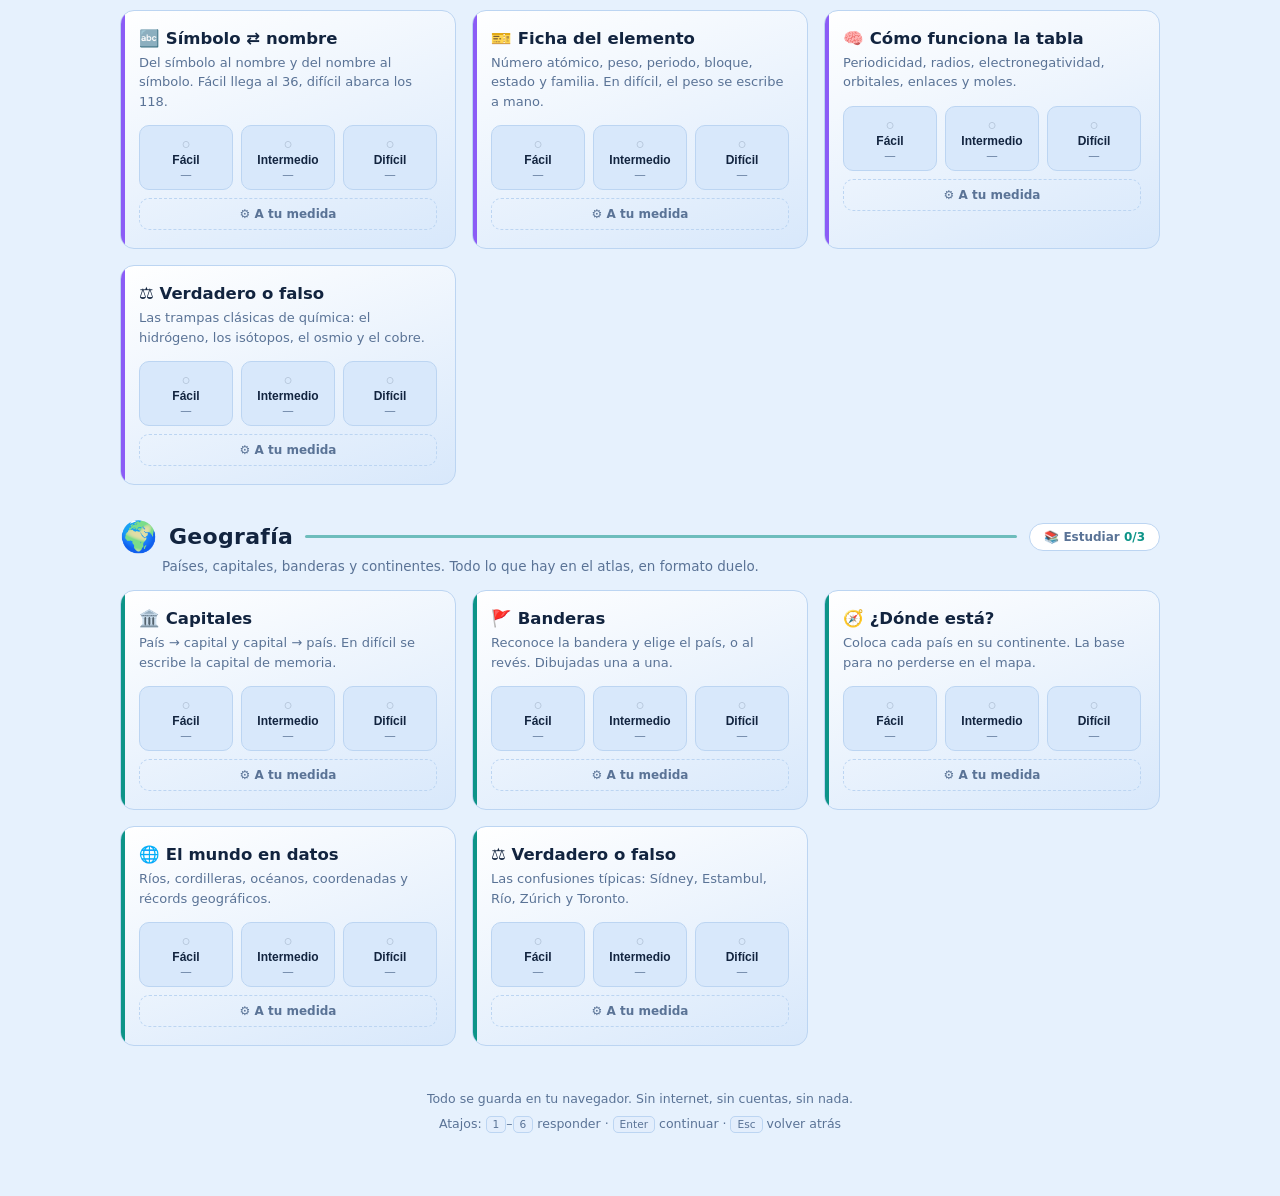
==== commit 2bc76b65: "Añade el nivel "A tu medida": vidas, tiempo y preguntas a elección Cada juego tiene ahora un cuarto " ====
--- a/index.html
+++ b/index.html
@@ -253,6 +253,55 @@
 
 </main>
 
+<!-- ================= NIVEL PERSONALIZADO ================= -->
+<div id="perso" class="modal oculto">
+  <div class="modal-caja" role="dialog" aria-modal="true" aria-labelledby="perso-titulo">
+    <div class="modal-cab">
+      <div>
+        <h2 id="perso-titulo">⚙️ A tu medida</h2>
+        <p id="perso-juego" class="modal-sub"></p>
+      </div>
+      <button class="btn-icono" id="perso-cerrar" title="Cerrar">✕</button>
+    </div>
+
+    <div class="perso-campo">
+      <label>Contenido y dificultad de las preguntas</label>
+      <div id="perso-base" class="perso-chips"></div>
+      <small id="perso-base-nota"></small>
+    </div>
+
+    <div class="perso-campo">
+      <label for="perso-preguntas">Preguntas · <b id="perso-preguntas-val">15</b></label>
+      <input type="range" id="perso-preguntas" min="3" max="40" step="1">
+      <small id="perso-preguntas-nota"></small>
+    </div>
+
+    <div class="perso-campo">
+      <label for="perso-vidas">Vidas · <b id="perso-vidas-val">5</b></label>
+      <input type="range" id="perso-vidas" min="1" max="10" step="1">
+      <small id="perso-vidas-nota"></small>
+    </div>
+
+    <div class="perso-campo">
+      <label for="perso-tiempo">Tiempo por pregunta · <b id="perso-tiempo-val">sin límite</b></label>
+      <input type="range" id="perso-tiempo" min="0" max="90" step="1">
+      <small id="perso-tiempo-nota"></small>
+    </div>
+
+    <div class="perso-campo">
+      <label>Atajos</label>
+      <div id="perso-presets" class="perso-chips"></div>
+    </div>
+
+    <p id="perso-resumen" class="perso-resumen"></p>
+
+    <div class="modal-acciones">
+      <button class="btn btn-grande" id="perso-empezar">⚔️ Empezar batalla</button>
+      <button class="btn btn-fantasma" id="perso-cancelar">Cancelar</button>
+    </div>
+  </div>
+</div>
+
 <div id="brindis" class="brindis"></div>
 
 <script src="datos/aleman.js" charset="utf-8"></script>
--- a/css/estilos.css
+++ b/css/estilos.css
@@ -129,6 +129,56 @@
 .niv .sinmedalla{ opacity:.22; }
 .niv small{ display:block; color:var(--texto-2); font-weight:500; font-size:10.5px; margin-top:1px; }
 
+.niv-perso{
+  width:100%; margin-top:8px; border:1px dashed var(--borde); background:transparent;
+  color:var(--texto-2); border-radius:10px; padding:8px 4px; cursor:pointer;
+  font-size:12px; font-weight:600; font-family:inherit; transition:.15s;
+}
+.niv-perso:hover{ background:var(--panel-alto); color:var(--texto); border-color:var(--c,var(--acento)); border-style:solid; }
+
+/* ---------------- Nivel personalizado (modal) ---------------- */
+.modal{
+  position:fixed; inset:0; z-index:120;
+  display:flex; align-items:center; justify-content:center; padding:18px;
+  background:rgba(18,36,63,.45); backdrop-filter:blur(3px);
+}
+.modal-caja{
+  background:linear-gradient(160deg,var(--panel),var(--fondo-2));
+  border:1px solid var(--borde); border-radius:var(--r);
+  box-shadow:var(--sombra); padding:22px 24px;
+  width:min(520px,100%); max-height:92vh; overflow:auto;
+  animation:aparece .18s ease-out;
+}
+@keyframes aparece{ from{ opacity:0; transform:translateY(10px); } to{ opacity:1; transform:none; } }
+
+.modal-cab{ display:flex; align-items:flex-start; justify-content:space-between; gap:12px; margin-bottom:16px; }
+.modal-cab h2{ font-size:20px; }
+.modal-sub{ color:var(--texto-2); font-size:13px; margin-top:3px; }
+
+.perso-campo{ margin-bottom:16px; }
+.perso-campo > label{
+  display:block; font-size:12.5px; font-weight:600; color:var(--texto-2);
+  text-transform:uppercase; letter-spacing:.4px; margin-bottom:7px;
+}
+.perso-campo > label b{ color:var(--texto); text-transform:none; letter-spacing:0; font-size:14px; }
+.perso-campo small{ display:block; color:var(--texto-2); font-size:11.5px; margin-top:5px; line-height:1.5; }
+.perso-campo small.aviso-banco{ color:var(--bronce); }
+
+.perso-campo input[type=range]{
+  width:100%; height:22px; accent-color:var(--acento); cursor:pointer; margin:0;
+}
+
+.perso-chips{ display:flex; flex-wrap:wrap; gap:8px; }
+.perso-chips .chip{ padding:7px 14px; font-size:12.5px; }
+
+.perso-resumen{
+  background:var(--panel-alto); border:1px solid var(--borde); border-radius:10px;
+  padding:11px 14px; font-size:13px; line-height:1.6; color:var(--texto);
+  margin:4px 0 18px;
+}
+.modal-acciones{ display:flex; gap:10px; flex-wrap:wrap; }
+.modal-acciones .btn{ flex:1; }
+
 /* ---------------- HUD ---------------- */
 #hud{
   display:flex; align-items:center; gap:14px; flex-wrap:wrap;
@@ -485,4 +535,7 @@
   .ap-cuerpo{ font-size:14.5px; }
   .formula{ font-size:15px; padding:11px 13px; }
   .banda-estudio{ flex-direction:column; align-items:flex-start; }
-}
+  .modal{ padding:10px; align-items:flex-end; }
+  .modal-caja{ padding:18px 16px; max-height:94vh; }
+  .modal-acciones .btn-grande{ padding:13px 20px; font-size:15px; }
+}
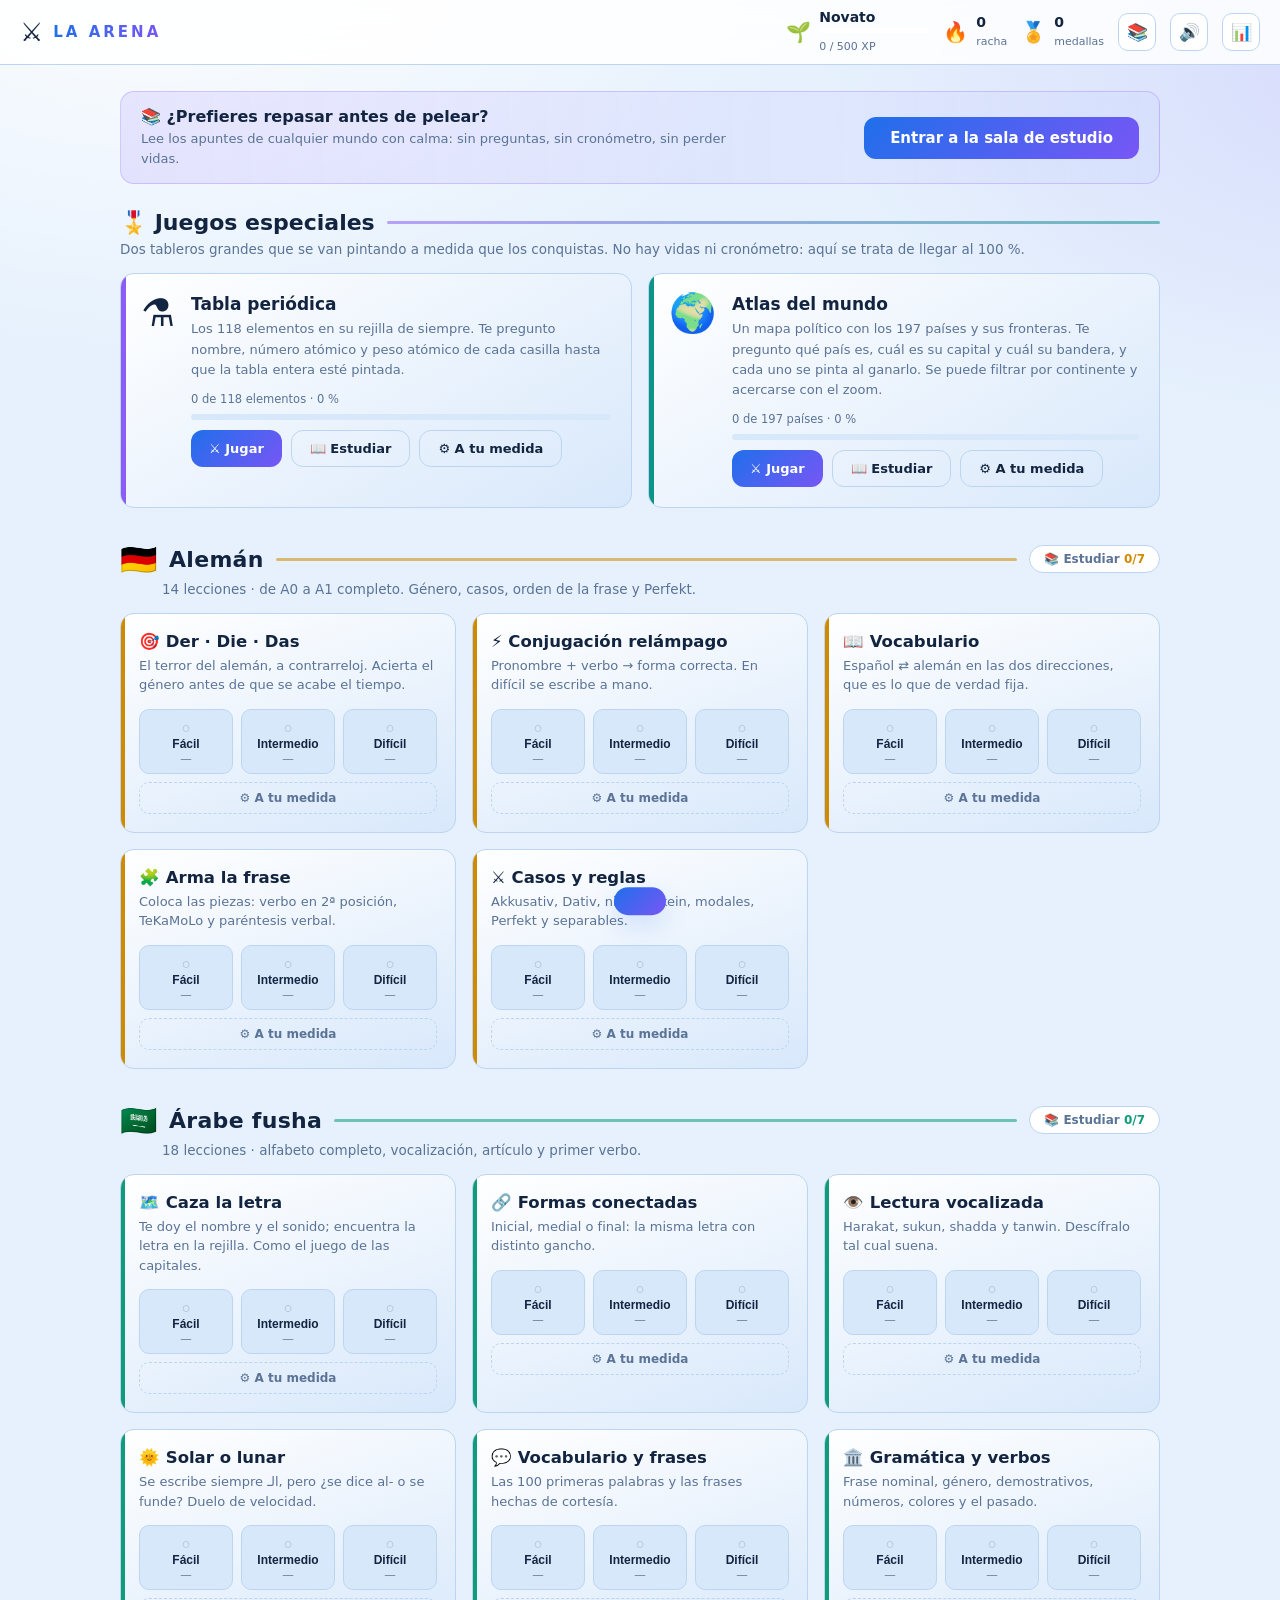
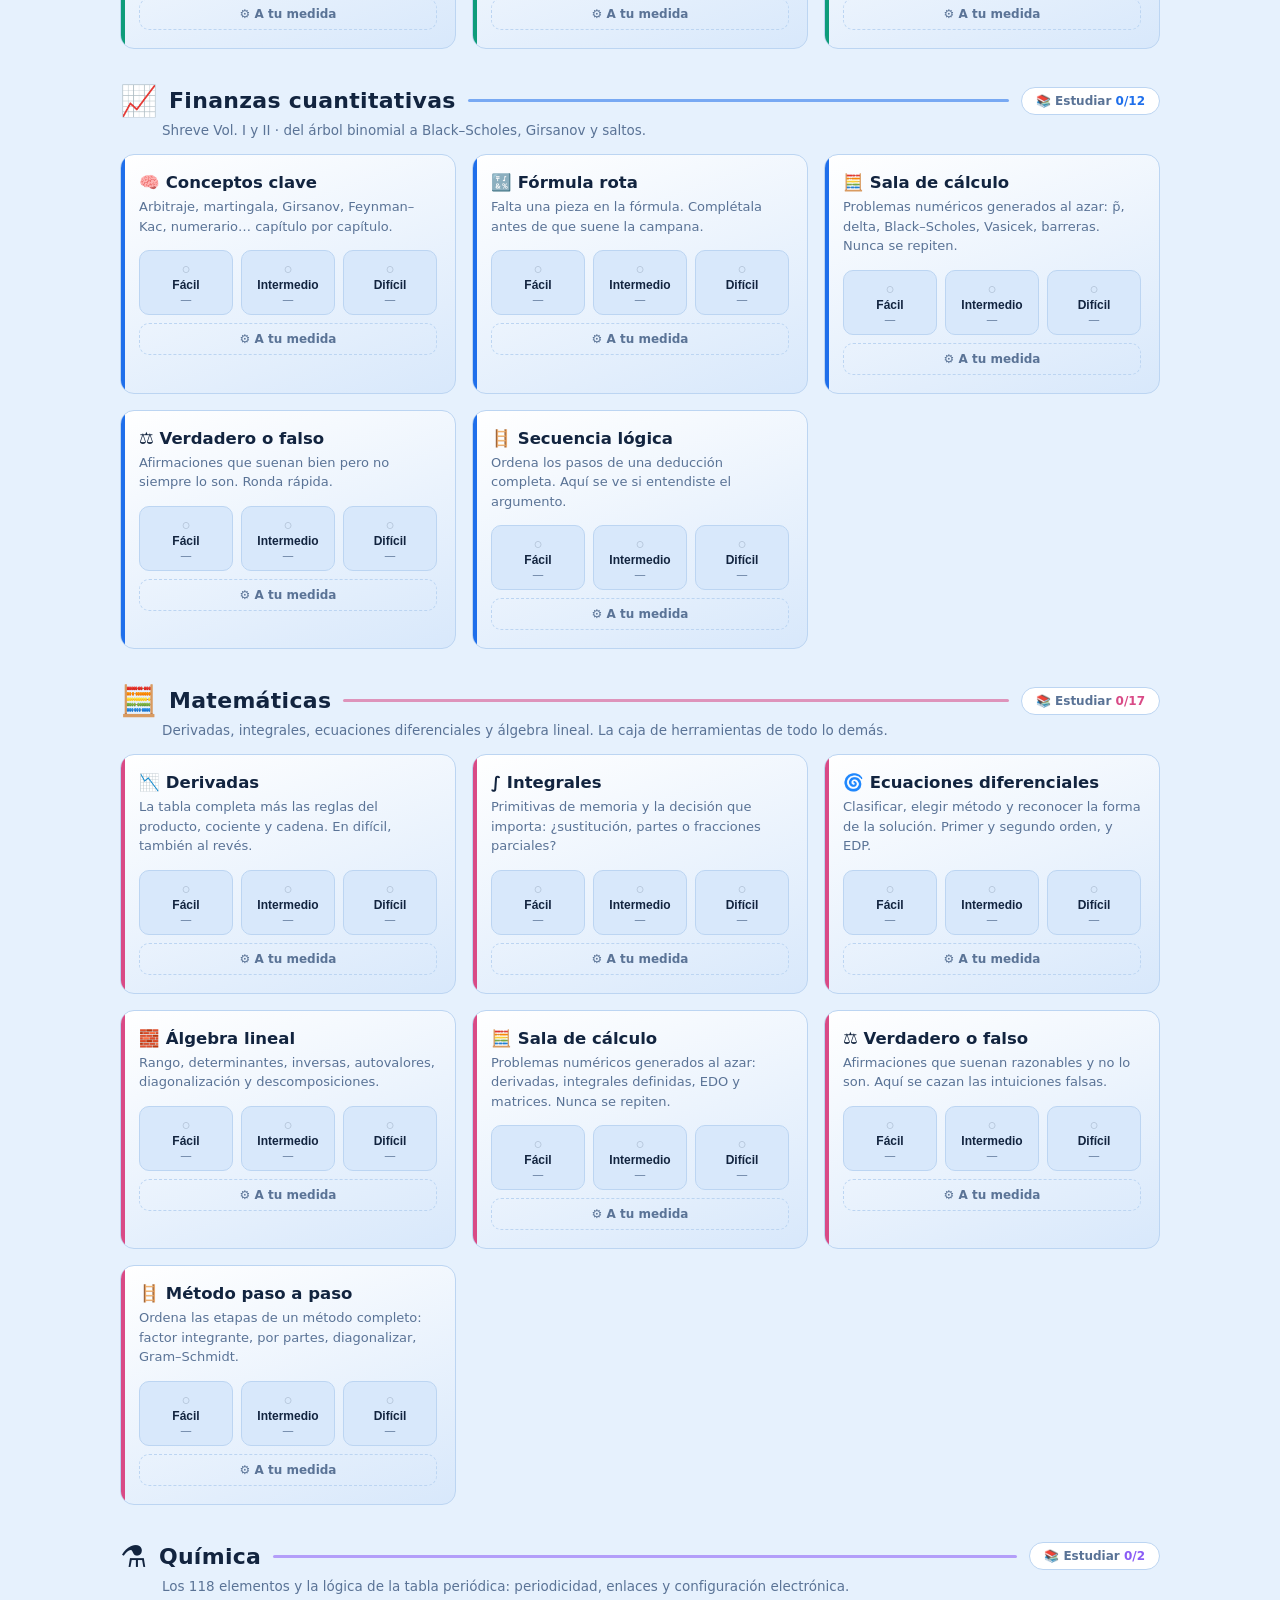
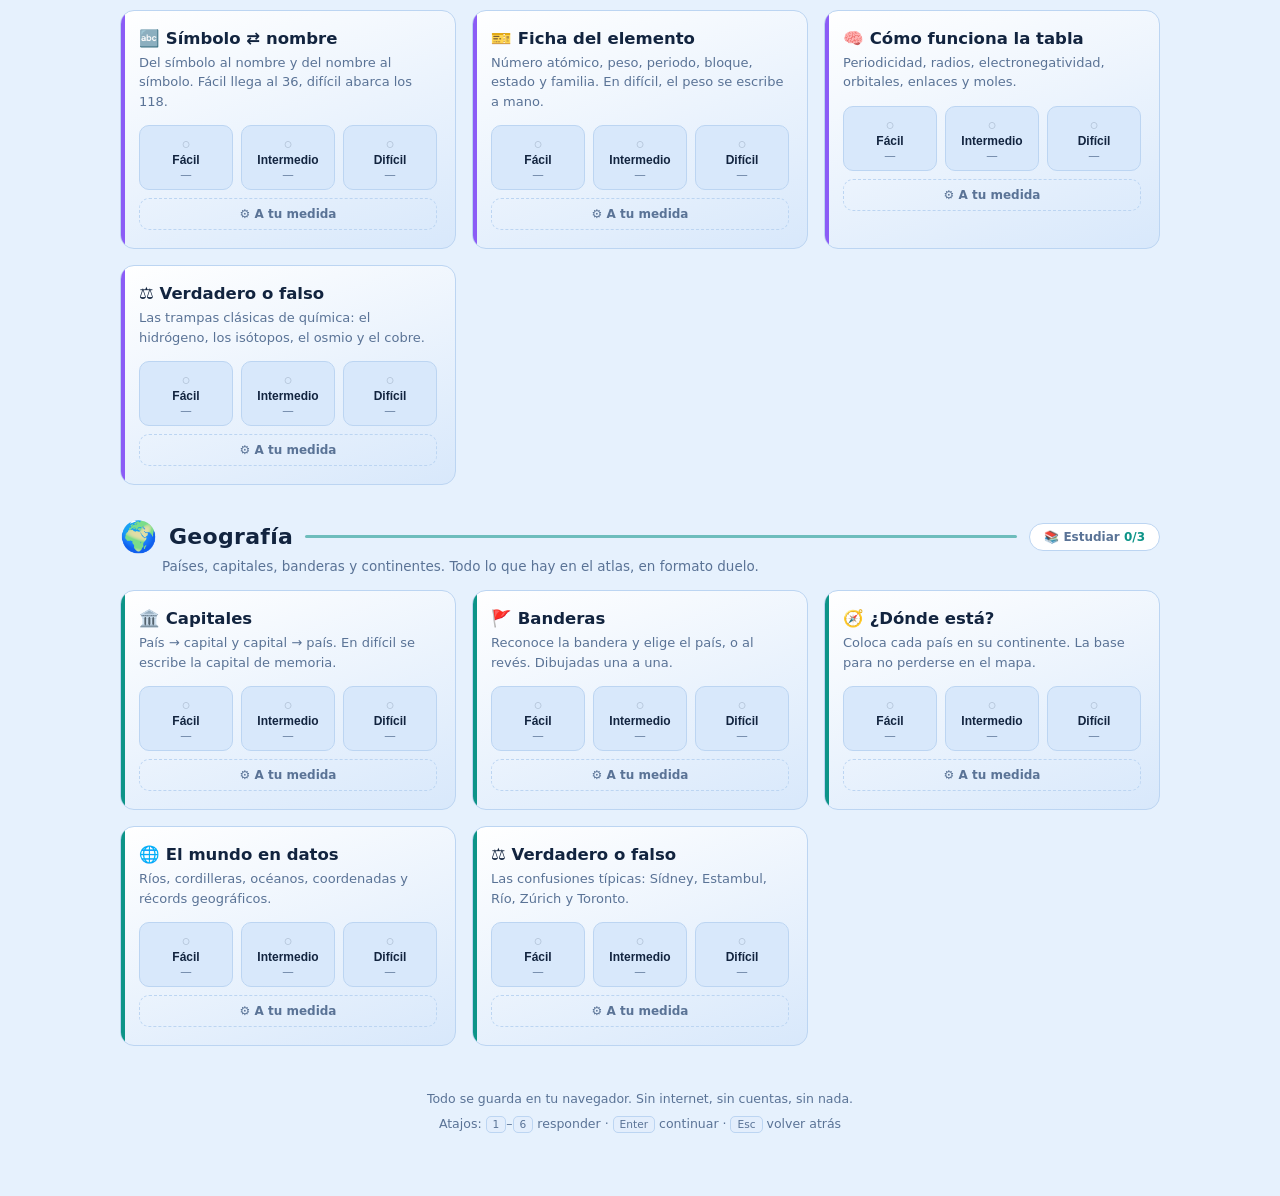
==== commit 38f07a29: "Lleva el nivel "A tu medida" a la tabla periódica y al atlas Los dos tableros no tienen rondas: se c" ====
--- a/index.html
+++ b/index.html
@@ -178,6 +178,7 @@
     <div class="tablero-modos">
       <button class="modo-btn" id="qu-modo-estudio">📖 Estudiar</button>
       <button class="modo-btn" id="qu-modo-conquista">⚔️ Conquistar</button>
+      <button class="modo-btn" id="qu-modo-perso">⚙️ A tu medida</button>
     </div>
   </div>
 
@@ -206,6 +207,7 @@
     <div class="tablero-modos">
       <button class="modo-btn" id="ge-modo-estudio">📖 Estudiar</button>
       <button class="modo-btn" id="ge-modo-conquista">⚔️ Conquistar</button>
+      <button class="modo-btn" id="ge-modo-perso">⚙️ A tu medida</button>
     </div>
   </div>
 
@@ -264,14 +266,14 @@
       <button class="btn-icono" id="perso-cerrar" title="Cerrar">✕</button>
     </div>
 
-    <div class="perso-campo">
+    <div class="perso-campo" id="perso-campo-base">
       <label>Contenido y dificultad de las preguntas</label>
       <div id="perso-base" class="perso-chips"></div>
       <small id="perso-base-nota"></small>
     </div>
 
     <div class="perso-campo">
-      <label for="perso-preguntas">Preguntas · <b id="perso-preguntas-val">15</b></label>
+      <label for="perso-preguntas"><span id="perso-preguntas-tit">Preguntas</span> · <b id="perso-preguntas-val">15</b></label>
       <input type="range" id="perso-preguntas" min="3" max="40" step="1">
       <small id="perso-preguntas-nota"></small>
     </div>
--- a/css/especiales.css
+++ b/css/especiales.css
@@ -141,6 +141,27 @@
 .reto-fb b{ color:var(--texto); }
 .reto-salir{ margin-top:14px; width:100%; font-size:12.5px; padding:9px; }
 
+/* ---------------- Expedición (nivel a medida de los tableros) ---------------- */
+.exp-hud{
+  display:flex; align-items:center; justify-content:space-between; gap:8px; flex-wrap:wrap;
+  background:var(--fondo-2); border:1px solid var(--borde); border-radius:10px;
+  padding:8px 11px; margin-bottom:10px; font-size:12.5px; font-weight:700;
+}
+.exp-hud .exp-prog{ color:var(--texto-2); font-weight:600; }
+.exp-hud .exp-cq{ color:var(--ok); }
+.exp-crono{ height:5px; background:var(--panel); border-radius:99px; overflow:hidden; margin-bottom:12px; }
+.exp-crono i{ display:block; height:100%; width:100%; background:var(--ok); transition:width .12s linear, background .3s; }
+.exp-crono i.aviso-t{ background:var(--oro); }
+.exp-crono i.urgente{ background:var(--mal); }
+
+.exp-fin{
+  background:linear-gradient(160deg,var(--panel),var(--fondo-2));
+  border:1px solid var(--borde); border-radius:var(--r); padding:16px;
+}
+.exp-fin h3{ font-size:17px; margin-bottom:4px; }
+.exp-fin .exp-sub{ color:var(--texto-2); font-size:12.5px; line-height:1.6; margin-bottom:12px; }
+.exp-fin .ficha-datos{ margin-bottom:14px; }
+
 /* ---------------- Banderas ---------------- */
 .bandera{ width:54px; height:36px; border-radius:4px; display:block; flex:0 0 auto; }
 .bandera-g{ width:84px; height:56px; border-radius:5px; }
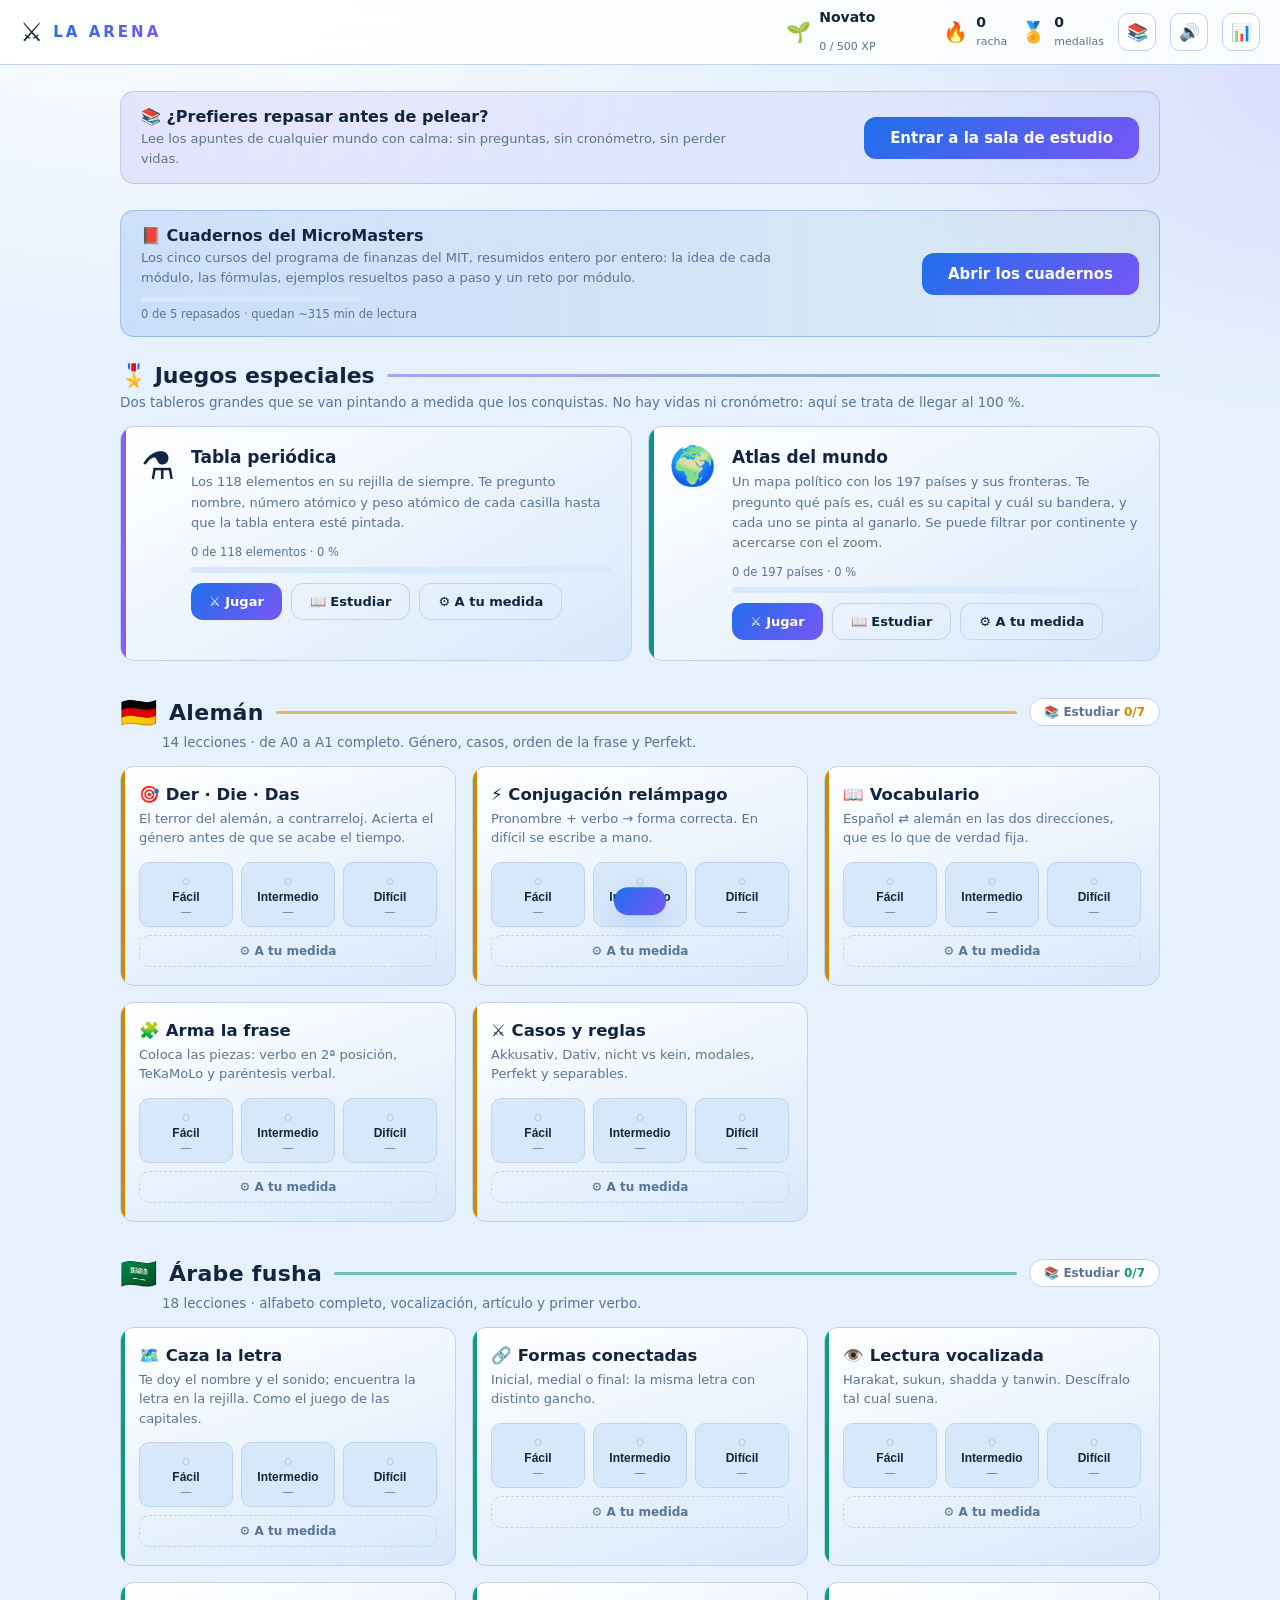
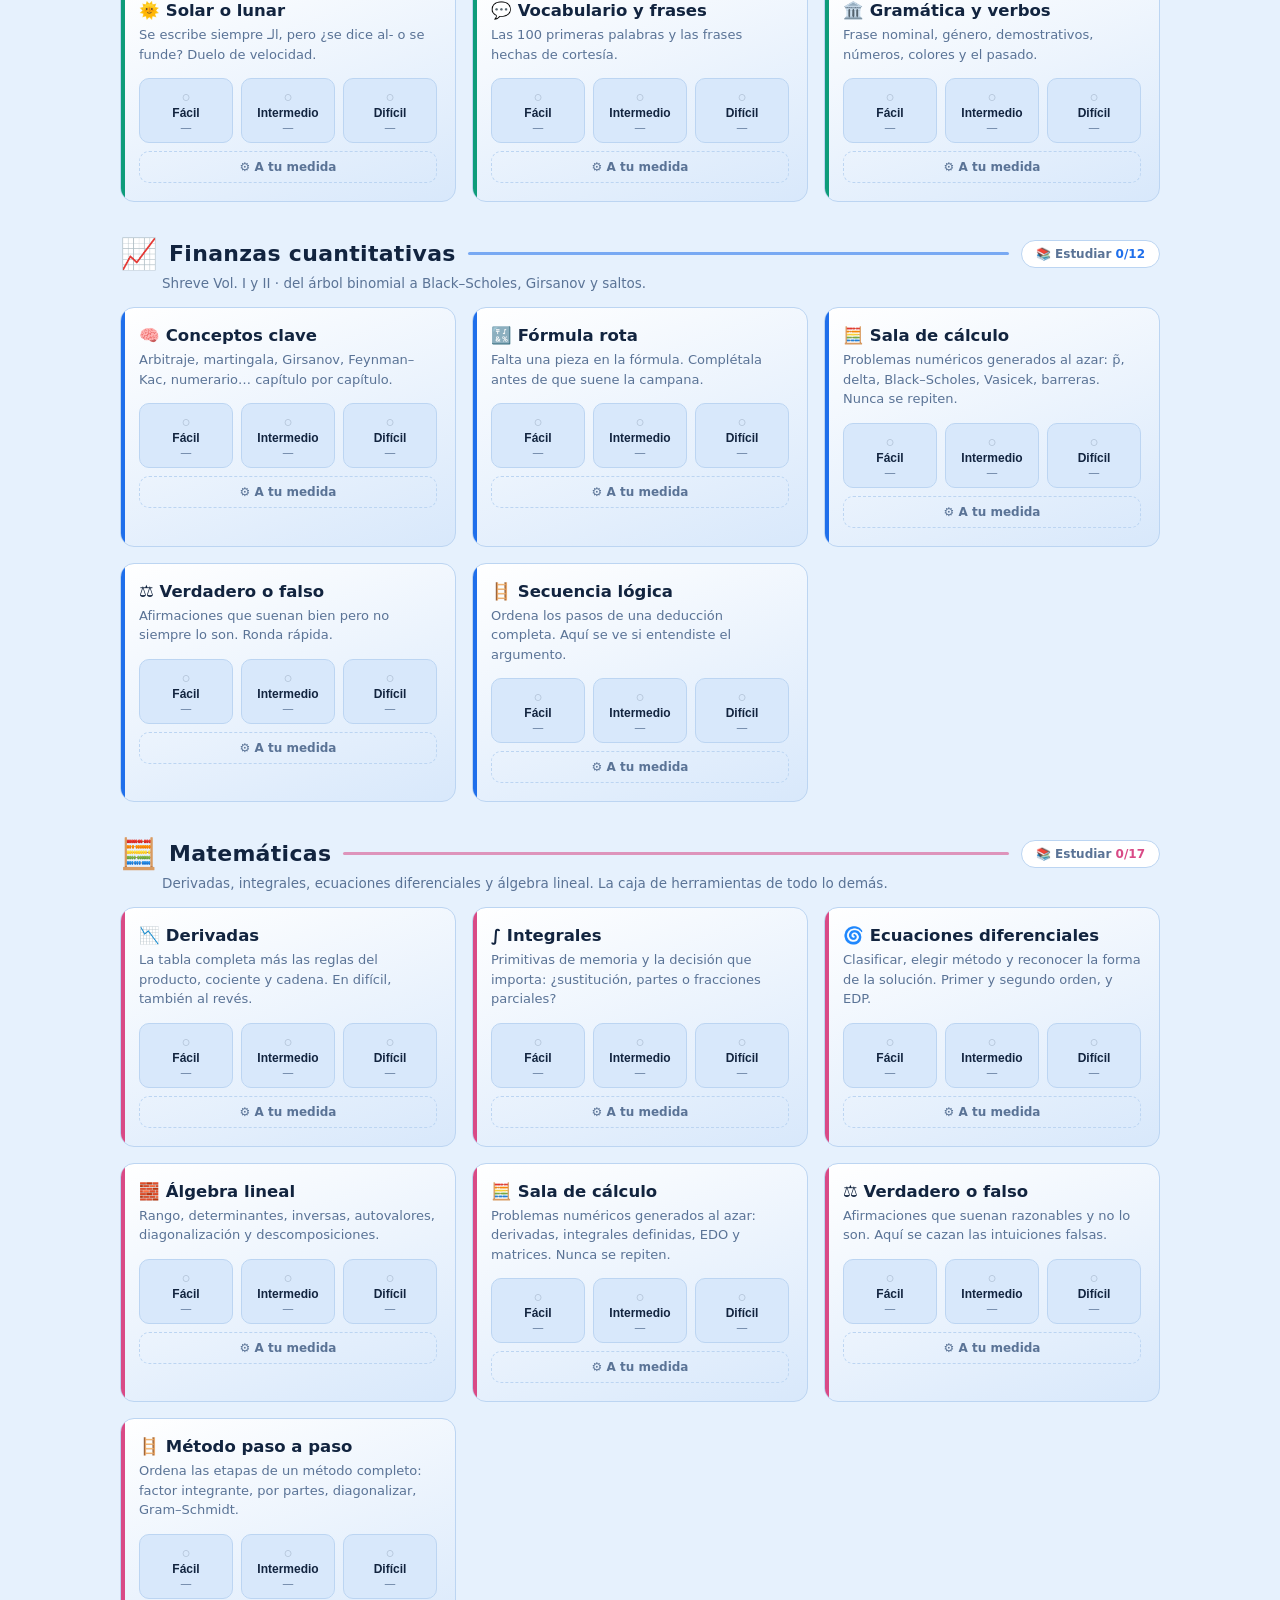
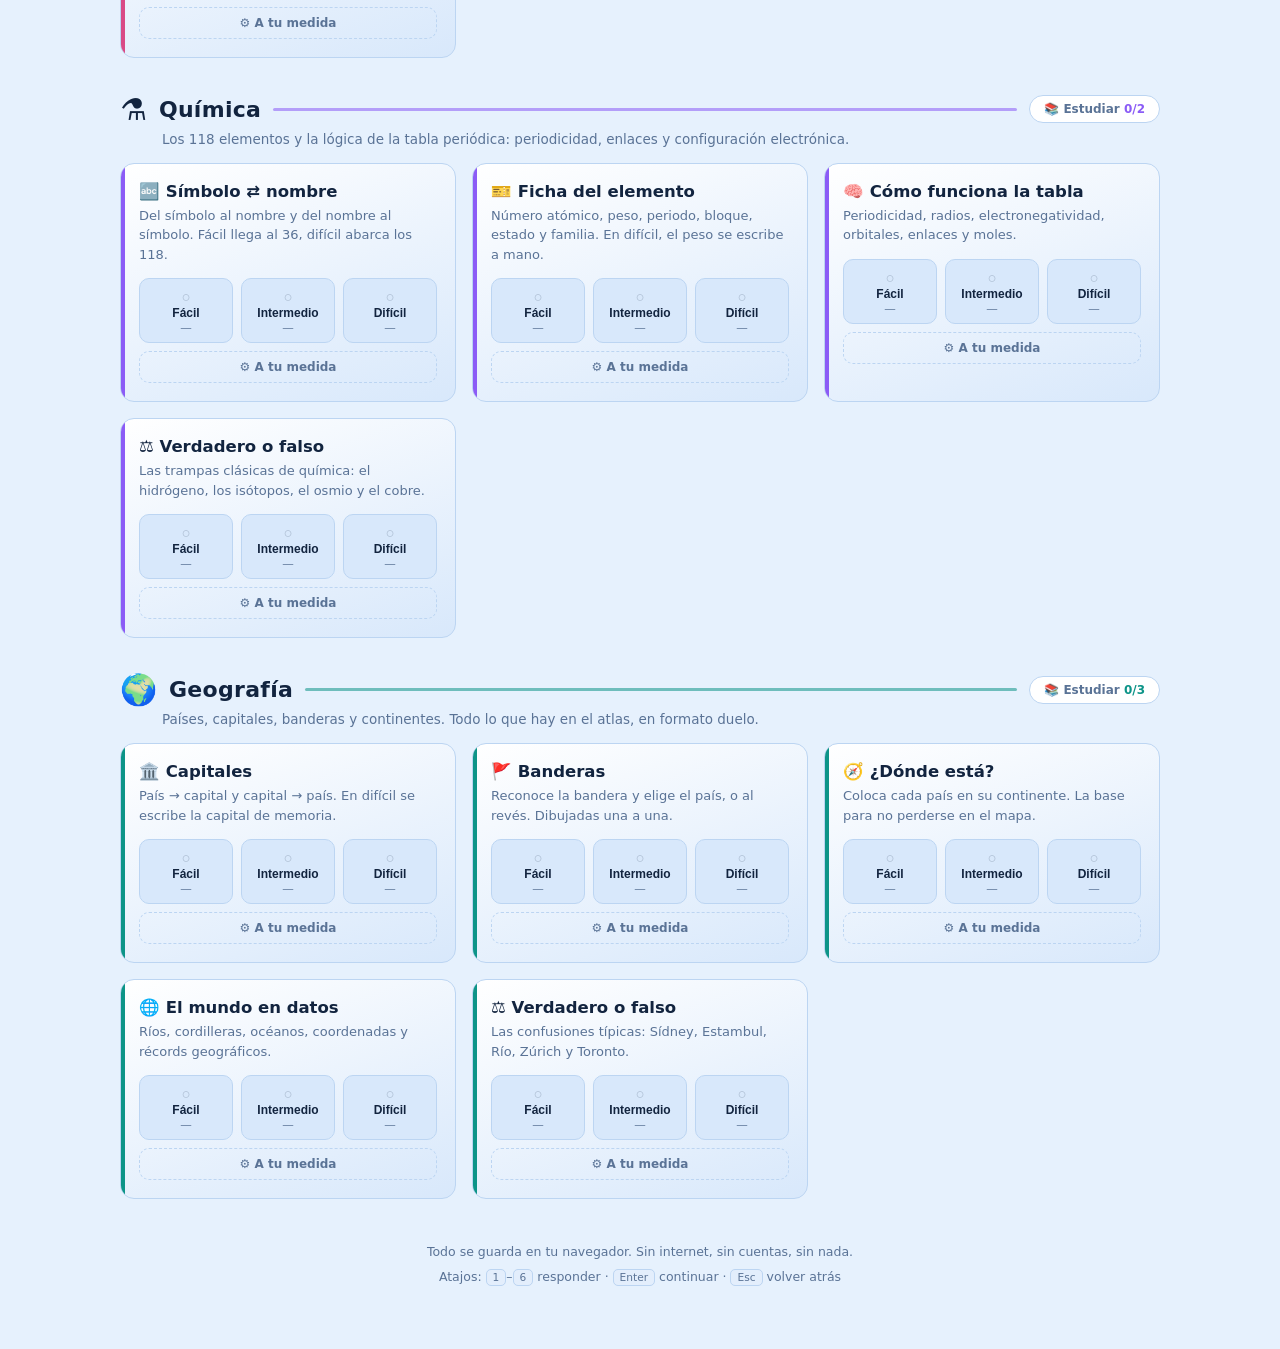
==== commit 3608c876: "Añade los cinco cuadernos del MicroMasters La Arena ya tenía apuntes cortos por mundo; faltaban los " ====
--- a/index.html
+++ b/index.html
@@ -67,6 +67,16 @@
     <button class="btn" id="btn-ir-estudio">Entrar a la sala de estudio</button>
   </div>
 
+  <div class="banda-cuad" id="cuadernos">
+    <div>
+      <b>📕 Cuadernos del MicroMasters</b>
+      <p>Los cinco cursos del programa de finanzas del MIT, resumidos entero por entero: la idea de cada módulo, las fórmulas, ejemplos resueltos paso a paso y un reto por módulo.</p>
+      <span class="banda-cuad-prog"><i id="cuad-banda-fill"></i></span>
+      <small id="cuad-banda-txt"></small>
+    </div>
+    <button class="btn" id="btn-ir-cuadernos">Abrir los cuadernos</button>
+  </div>
+
   <div class="especiales-cab">
     <h2>🎖️ Juegos especiales</h2>
     <span class="cinta"></span>
@@ -138,6 +148,14 @@
     <h1>📚 Sala de estudio</h1>
     <p>Los mismos temas que salen en los juegos, explicados de corrido. Aquí no se pierde nada: lee, repasa y cuando lo tengas claro, baja a la arena.</p>
   </div>
+  <div class="banda-cuad banda-cuad-min">
+    <div>
+      <b>📕 ¿Buscas los cuadernos del MicroMasters?</b>
+      <p>Los apuntes de aquí abajo son de repaso rápido. Los cinco cursos del MIT están resumidos aparte, cada uno en su propia página.</p>
+    </div>
+    <button class="btn btn-fantasma" id="btn-estudio-cuadernos">Ver los cuadernos</button>
+  </div>
+
   <div id="estudio-filtros" class="chips"></div>
   <div id="estudio-lista"></div>
   <div class="acciones" style="margin-top:30px">
@@ -165,6 +183,27 @@
       <button class="btn btn-fantasma" id="btn-lectura-jugar">⚔️ Jugar los juegos de este mundo</button>
     </div>
   </article>
+</section>
+
+<!-- ================= CUADERNOS ================= -->
+<section id="pantalla-cuadernos" class="pantalla">
+  <div class="cuadernos-cab">
+    <h1>📕 Cuadernos del MicroMasters</h1>
+    <p>Los cinco cursos del <b>MITx MicroMasters in Finance</b>, cada uno resumido en un cuaderno propio.
+       No son preguntas: se leen. Cada módulo trae la idea en una frase, las fórmulas que hay que saberse,
+       ejemplos numéricos resueltos línea por línea, la trampa que cae en el examen y un reto con la
+       solución escondida. Están en el orden de estudio recomendado.</p>
+    <div class="cuadernos-prog">
+      <small id="cuadernos-cuenta">0 de 5 repasados</small>
+      <div class="barra"><i id="cuadernos-barra"></i></div>
+    </div>
+  </div>
+
+  <div id="cuadernos-lista"></div>
+
+  <div class="acciones" style="margin-top:30px">
+    <button class="btn btn-fantasma" id="btn-cuadernos-volver">← Volver al dojo</button>
+  </div>
 </section>
 
 <!-- ================= TABLA PERIÓDICA ================= -->
@@ -319,11 +358,13 @@
 <script src="datos/apuntes-matematicas.js" charset="utf-8"></script>
 <script src="datos/apuntes-quimica.js" charset="utf-8"></script>
 <script src="datos/apuntes-geografia.js" charset="utf-8"></script>
+<script src="datos/cuadernos.js" charset="utf-8"></script>
 <script src="datos/ejercicios-matematicas.js" charset="utf-8"></script>
 <script src="datos/ejercicios-finanzas.js" charset="utf-8"></script>
 <script src="js/motor.js" charset="utf-8"></script>
 <script src="js/juegos.js" charset="utf-8"></script>
 <script src="js/estudio.js" charset="utf-8"></script>
+<script src="js/cuadernos.js" charset="utf-8"></script>
 <script src="js/especiales.js" charset="utf-8"></script>
 <script src="js/app.js" charset="utf-8"></script>
 
--- a/css/estilos.css
+++ b/css/estilos.css
@@ -539,3 +539,86 @@
   .modal-caja{ padding:18px 16px; max-height:94vh; }
   .modal-acciones .btn-grande{ padding:13px 20px; font-size:15px; }
 }
+
+/* ---------------- Cuadernos del MicroMasters ---------------- */
+/* Banda del hub (y una versión chica dentro de la sala de estudio) */
+.banda-cuad{
+  display:flex; align-items:center; justify-content:space-between; gap:16px; flex-wrap:wrap;
+  background:linear-gradient(90deg, rgba(31,111,235,.15), rgba(13,110,92,.05));
+  border:1px solid rgba(31,111,235,.32); border-radius:var(--r);
+  padding:15px 20px; margin-bottom:26px;
+}
+.banda-cuad p{ color:var(--texto-2); font-size:13px; margin-top:3px; max-width:640px; line-height:1.5; }
+.banda-cuad-prog{
+  display:block; height:5px; width:220px; max-width:100%; margin-top:10px;
+  background:var(--fondo-2); border-radius:99px; overflow:hidden;
+}
+.banda-cuad-prog i{ display:block; height:100%; background:var(--acento); transition:width .5s; }
+.banda-cuad small{ display:block; color:var(--texto-2); font-size:11.5px; margin-top:5px; }
+.banda-cuad-min{ background:linear-gradient(90deg, rgba(31,111,235,.10), transparent); }
+
+/* Cabecera de la pantalla */
+.cuadernos-cab h1{ font-size:28px; margin-bottom:8px; }
+.cuadernos-cab p{ color:var(--texto-2); font-size:14px; line-height:1.65; max-width:760px; }
+.cuadernos-prog{ display:flex; align-items:center; gap:12px; margin:18px 0 26px; max-width:420px; }
+.cuadernos-prog small{ color:var(--texto-2); font-size:12px; white-space:nowrap; }
+.cuadernos-prog .barra{ flex:1; height:7px; background:var(--panel-alto); border-radius:99px; overflow:hidden; }
+.cuadernos-prog .barra i{ display:block; height:100%; background:var(--acento); transition:width .5s; }
+
+/* Cartas */
+#cuadernos-lista{ display:flex; flex-direction:column; gap:16px; }
+.carta-cuad{
+  position:relative; overflow:hidden; display:flex; gap:0;
+  background:linear-gradient(150deg,var(--panel),var(--fondo-2));
+  border:1px solid var(--borde); border-radius:var(--r);
+  transition:.18s;
+}
+.carta-cuad:hover{ box-shadow:var(--sombra); border-color:var(--c,var(--acento)); }
+.carta-cuad.leido{ opacity:.9; }
+.cuad-orden{
+  flex:0 0 46px; display:flex; align-items:center; justify-content:center;
+  background:var(--c,var(--acento)); color:#fff;
+  font-size:19px; font-weight:800; font-variant-numeric:tabular-nums;
+}
+.cuad-cuerpo{ flex:1; min-width:0; padding:18px 22px; }
+
+.cuad-cab{ display:flex; align-items:flex-start; gap:13px; margin-bottom:9px; }
+.cuad-emo{ font-size:31px; line-height:1.1; }
+.cuad-cod{
+  display:inline-block; font-size:11px; font-weight:700; letter-spacing:.06em;
+  color:var(--c,var(--acento)); margin-bottom:1px;
+}
+.cuad-cab h3{ font-size:18px; line-height:1.25; }
+.cuad-tick{
+  margin-left:auto; flex:0 0 auto; color:var(--ok); font-size:19px; font-weight:800;
+}
+.cuad-res{ color:var(--texto-2); font-size:13.5px; line-height:1.6; margin-bottom:12px; }
+
+.cuad-temas{
+  list-style:none; display:grid; grid-template-columns:repeat(auto-fit,minmax(215px,1fr));
+  gap:4px 16px; margin-bottom:13px;
+}
+.cuad-temas li{
+  font-size:12.5px; color:var(--texto-2); padding-left:14px; position:relative; line-height:1.5;
+}
+.cuad-temas li::before{
+  content:""; position:absolute; left:2px; top:8px;
+  width:5px; height:5px; border-radius:50%; background:var(--c,var(--acento)); opacity:.65;
+}
+
+.cuad-datos{ display:flex; flex-wrap:wrap; gap:6px 14px; font-size:11.5px; color:var(--texto-2); margin-bottom:6px; }
+.cuad-pre{ display:block; font-size:11px; color:var(--texto-2); opacity:.8; margin-bottom:13px; }
+
+.cuad-botones{ display:flex; gap:9px; flex-wrap:wrap; align-items:center; }
+.cuad-botones .btn{ font-size:13px; padding:10px 18px; text-decoration:none; }
+.cuad-botones .btn small{ font-weight:600; opacity:.75; margin-left:5px; font-size:11px; }
+.cuad-botones .btn[disabled]{ opacity:.55; cursor:default; }
+.cuad-botones a.btn{ background:var(--c,var(--acento)); border-color:var(--c,var(--acento)); }
+
+@media (max-width:640px){
+  .banda-cuad{ flex-direction:column; align-items:flex-start; }
+  .cuad-orden{ flex-basis:34px; font-size:16px; }
+  .cuad-cuerpo{ padding:15px 16px; }
+  .cuad-temas{ grid-template-columns:1fr; }
+  .cuadernos-cab h1{ font-size:23px; }
+}
